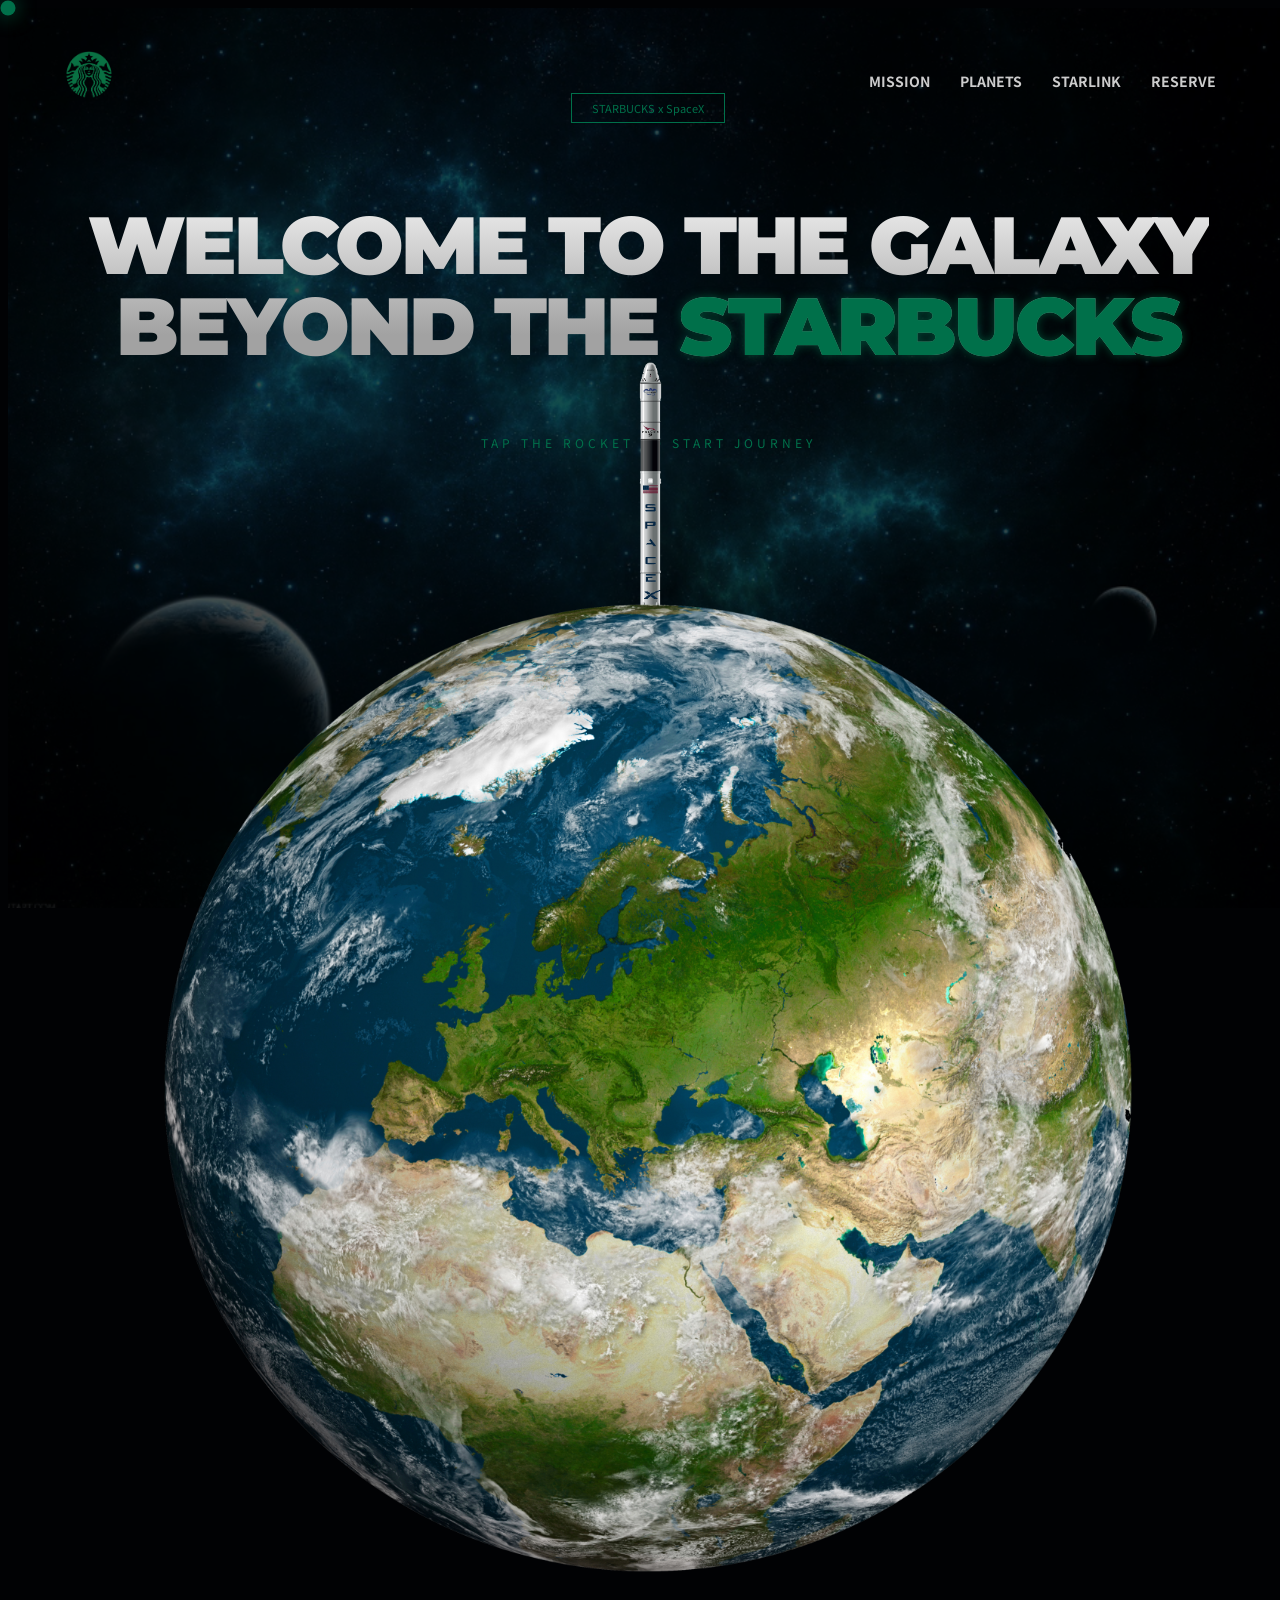
==== index.html @ 4f997416 "e e" ====
<!DOCTYPE html>
<html lang="ko">
<head>
    <meta charset="UTF-8">
    <title>STARBUCKS x SpaceX: COSMIC EDITION</title>
    <link href="https://fonts.googleapis.com/css2?family=Montserrat:wght@100;900&family=Noto+Sans+KR:wght@100;300;700&display=swap" rel="stylesheet">
    <link rel="stylesheet" href="style.css">
</head>
<body class="step-1">
    <div class="cursor-follower"></div>
    <div class="space-background"></div>
    
    <header>
        <div class="container flex-header">
            <h1 class="logo"><img src="./images/logo.png" alt="Starbucks"></h1>
            <nav>
                <ul class="nav-menu">
                    <li><a href="#">MISSION</a></li><li><a href="#">PLANETS</a></li><li><a href="#">STARLINK</a></li><li><a href="#">RESERVE</a></li>
                </ul>
            </nav>
        </div>
    </header>

    <main id="main-canvas">
        <div class="launch-zone">
            <div class="hero-text-wrap">
                <span class="badge">STARBUCKS x SpaceX</span>
                <h2 class="main-title">
                    WELCOME TO THE GALAXY<br>
                    BEYOND THE <span class="sb-green">STARBUCKS</span>
                </h2>
                <p class="guide-msg">TAP THE ROCKET TO START JOURNEY</p>
            </div>
            <div class="earth-rocket-group" id="rocket-trigger">
                <div class="rocket-box"><img src="./images/spaceX rocket.png" alt="Rocket" class="spacex-rocket"></div>
                <img src="./images/planet_earth.png" alt="Earth" class="main-earth">
            </div>
        </div>

        <div class="special-ui">
            <div class="edition-label">SPECIAL EDITION</div>
            <h3 class="edition-title">GALAXY DRINK ARCHIVE</h3>
            <span class="line"></span>
        </div>

        <div class="galaxy-field" id="galaxy-field">
            <div class="planet-node" style="--o-dist: 0vw; --o-speed: 0s; --p-size: 20vh;">
                <div class="planet-unit"><img src="./images/drink_sun.png" class="drink-popup"><div class="drink-name">Solar Flare Refresh</div><img src="./images/sun.png" class="planet-img"></div>
            </div>
            <div class="planet-node" style="--o-dist: 12vw; --o-speed: 6s; --p-size: 4vh;"><div class="planet-unit"><img src="./images/drink_mercury.png" class="drink-popup"><div class="drink-name">MERCURY ESPRESSO</div><img src="./images/planet_mercury.png" class="planet-img"></div></div>
            <div class="planet-node" style="--o-dist: 17vw; --o-speed: 10s; --p-size: 6vh;"><div class="planet-unit"><img src="./images/금성음료.png" class="drink-popup"><div class="drink-name">VENUS VELVET LATTE</div><img src="./images/planet_venus.png" class="planet-img"></div></div>
            <div class="planet-node" style="--o-dist: 23vw; --o-speed: 14s; --p-size: 7vh;"><div class="planet-unit"><img src="./images/drink_earth.png" class="drink-popup"><div class="drink-name">TERRA COLD BREW</div><img src="./images/planet_earth.png" class="planet-img"></div></div>
            <div class="planet-node" style="--o-dist: 29vw; --o-speed: 18s; --p-size: 5.5vh;"><div class="planet-unit"><img src="./images/drink_mars.png" class="drink-popup"><div class="drink-name">MARS BERRY CRUSH</div><img src="./images/planet_mars.png" class="planet-img"></div></div>
            <div class="planet-node" style="--o-dist: 36vw; --o-speed: 25s; --p-size: 12vh;"><div class="planet-unit"><img src="./images/drink_jupiter.png" class="drink-popup"><div class="drink-name">JUPITER GOLDEN CREAM</div><img src="./images/planet_jupiter.png" class="planet-img"></div></div>
            <div class="planet-node" style="--o-dist: 43vw; --o-speed: 32s; --p-size: 10vh;"><div class="planet-unit"><img src="./images/토성음료.png" class="drink-popup"><div class="drink-name">SATURN RING TEA</div><img src="./images/planet_saturn.png" class="planet-img"></div></div>
            <div class="planet-node" style="--o-dist: 49vw; --o-speed: 40s; --p-size: 8vh;"><div class="planet-unit"><img src="./images/drink_urano.png" class="drink-popup"><div class="drink-name">URANUS MINT CHILLER</div><img src="./images/planet_urano.png" class="planet-img"></div></div>
            <div class="planet-node" style="--o-dist: 55vw; --o-speed: 50s; --p-size: 8vh;"><div class="planet-unit"><img src="./images/drink_neptune.png" class="drink-popup"><div class="drink-name">NEPTUNE DEEP BLUE</div><img src="./images/planet_neptune.png" class="planet-img"></div></div>
        </div>
    </main>

    <script>
        const body = document.body;
        const rocket = document.getElementById('rocket-trigger');
        rocket.addEventListener('click', () => {
            if(body.classList.contains('step-1')) {
                rocket.classList.add('launch');
                setTimeout(() => { body.classList.remove('step-1'); body.classList.add('step-2'); }, 1200); 
            }
        });
        document.addEventListener('mousemove', (e) => {
            const cursor = document.querySelector('.cursor-follower');
            cursor.style.left = e.clientX + 'px'; cursor.style.top = e.clientY + 'px';
        });
    </script>
    <script>
        
        rocket.addEventListener('click', () => { rocket.classList.add('launch'); setTimeout(() => { body.classList.add('step-2'); }, 1200); });
        window.addEventListener('wheel', (e) => { if (e.deltaY > 0 && body.classList.contains('step-2')) body.classList.add('step-3'); });
    </script>
</body>
</html>
---- style.css ----
*  Global & Cursor */

* { margin: 0; padding: 0; box-sizing: border-box; cursor: none; }

body { background-color: #010204; color: #fff; font-family: 'Noto Sans KR', sans-serif; overflow: hidden; }



.space-background {

    position: fixed; width: 100%; height: 100%;

    background: url('./images/우주배경.png') center/cover;

    z-index: -1; filter: brightness(0.3);

}



.cursor-follower {

    width: 15px; height: 15px; background: #00704A; border-radius: 50%;

    position: fixed; pointer-events: none; z-index: 9999;

    box-shadow: 0 0 20px rgba(0, 112, 74, 1); transform: translate(-50%, -50%);

}



header { position: fixed; top: 0; left: 0; width: 100%; padding: 30px 0; z-index: 2000; }

.container { width: 90%; max-width: 1600px; margin: 0 auto; }

.flex-header { display: flex; justify-content: space-between; align-items: center; }

.logo img { width: 50px; }

.nav-menu { display: flex; list-style: none; }

.nav-menu li { margin-left: 30px; }

.nav-menu a { color: #fff; text-decoration: none; font-size: 14px; font-weight: 700; opacity: 0.8; transition: 0.3s; }

.nav-menu a:hover { opacity: 1; color: #00704A; }



/* 2. STEP 1: Launch Zone */

.launch-zone {

    position: absolute; width: 100vw; height: 100vh;

    display: flex; flex-direction: column; justify-content: center; align-items: center;

    transition: 1s cubic-bezier(0.4, 0, 0.2, 1); z-index: 100;

}

.hero-text-wrap { text-align: center; margin-bottom: 40vh; }

.main-title { 

    font-family: 'Montserrat'; font-weight: 900; 

    font-size: 9vh; line-height: 1.0; letter-spacing: -3px;

    background: linear-gradient(to bottom, #eaeaea 0%, #a2a2a2 80%);

    -webkit-background-clip: text; -webkit-text-fill-color: transparent;

}



/* 스타벅스 텍스트만 초록색 포인트 */

.sb-green {

    -webkit-text-fill-color: #00704A;

    background: none;

    text-shadow: 0 0 10px rgba(0, 112, 74, 0.6);

}

.badge { color: #00704A; border: 1.5px solid #00704A; padding: 6px 20px; font-size: 11px; margin-bottom: 15px; display: inline-block; }

.guide-msg { font-size: 12px; letter-spacing: 4px; color: #00704A; margin-top: 15px; animation: blink 1.5s infinite; }



.earth-rocket-group { 

    position: absolute; 

    bottom: -80vh;

    width: 100%; 

    display: flex; 

    justify-content: center; 

    cursor: pointer;

    z-index: 2; /* 컨테이너 자체의 z-index */

}

.main-earth { 

    width: 120vh; 

    z-index: 1; /* 지구를 로켓보다 뒤에 배치 */

}

.rocket-box { 

    position: absolute; 

    bottom: 100vh;

    width: 8vh;

    z-index: 1; /* 로켓을 지구보다 앞에 배치 */

    transition: 2s;

}

.spacex-rocket { width: 100%; height: auto; }

.launch-zone.launch { transform: translateY(120vh); opacity: 0; }

.launch .spacex-rocket { animation: rocketUp 2s forwards; }



.step-2 .launch-zone { display: none; }
.step-3 .galaxy-field { 
    display: flex; flex-direction: row; justify-content: center; align-items: center; 
    gap: 40px; opacity: 1; transform: scale(1); 
}
.step-3 .planet-node { 
    position: relative; top: 0; left: 0; animation: none; transform: none; 
}

.step-3 .drink-info { 
    opacity: 1; text-align: center; color: #fff; margin-top: 10px; 
}


/* 3. STEP 2: Special UI */

.special-ui { position: absolute; top: 15%; left: 8%; opacity: 0; transition: 1s; z-index: 50; }

.step-2 .special-ui { opacity: 1; }

.edition-label { font-size: 12px; letter-spacing: 5px; color: #00704A; font-weight: 700; }

.edition-title { font-family: 'Montserrat'; font-weight: 900; font-size: 3vh; margin-top: 5px; }

.line { display: block; width: 40px; height: 2px; background: #00704A; margin-top: 15px; }



/* 4. Galaxy Field */

.galaxy-field {

    position: absolute; width: 100vw; height: 100vh;

    display: flex; justify-content: center; align-items: center;

    opacity: 0; transition: 1.5s; pointer-events: none;

}

.step-2 .galaxy-field { opacity: 1; pointer-events: auto; }



.planet-node { 

    position: absolute; 

    transform-origin: center; 

    animation: orbit var(--o-speed) linear infinite; 

}

.planet-unit { width: var(--p-size); height: var(--p-size); position: relative; display: flex; flex-direction: column; align-items: center; cursor: pointer; transform: rotate(calc(var(--o-speed) * -1deg)); }

.planet-img { width: 100%; height: 100%; object-fit: contain;  animation: spin 40s linear infinite; }

.sun-main { filter: drop-shadow(0 0 50px rgba(255, 69, 0, 0.5)); }



.drink-popup {

    position: absolute; bottom: 100%; width: 11vh;

    opacity: 0; transform: translateY(20px) scale(0.5);

    transition: 0.5s cubic-bezier(0.17, 0.88, 0.32, 1.27);

    pointer-events: none;

}

.drink-name {

    position: absolute; bottom: 18vh; color: #fff; font-size: 13px; font-weight: 700; letter-spacing: 1px;

    opacity: 0; transition: 0.5s; white-space: nowrap; pointer-events: none; text-shadow: 0 0 10px rgba(0,0,0,0.5);

}



.planet-unit:hover .drink-popup { opacity: 1; transform: translateY(-12vh) scale(1.1); }

.planet-unit:hover .drink-name { opacity: 1; transform: translateY(-12vh); }

.planet-unit:hover .planet-img { transform: scale(1.1); filter: brightness(1.2); }



.earth-system { position: relative; width: 100%; height: 100%; }

.moon-wrap { 

    position: absolute; top: 50%; left: 50%; width: 200%; height: 200%; 

    margin-top: -100%; margin-left: -100%; animation: rotateEarth 4s linear infinite; 

}

.moon-img { width: 30%; height: 30%; position: absolute; top: 0; right: 0; }



.orbit-line {

    position: absolute;

    width: calc(var(--o-dist) * 2);

    height: calc(var(--o-dist) * 2);

    border: 1px solid rgba(255, 255, 255, 0.1);

    border-radius: 50%;

    transform: translate(-50%, -50%);

    pointer-events: none;

}

@keyframes orbit {

    from { transform: rotate(0deg) translateX(var(--o-dist)) rotate(0deg); }

    to { transform: rotate(360deg) translateX(var(--o-dist)) rotate(-360deg); }

}

@keyframes rotateEarth { from { transform: rotate(0deg); } to { transform: rotate(360deg); } }

@keyframes rocketUp { to { transform: translateX(0) translateY(-150vh); } }

@keyframes blink { 0%, 100% { opacity: 1; } 50% { opacity: 0.3; } }
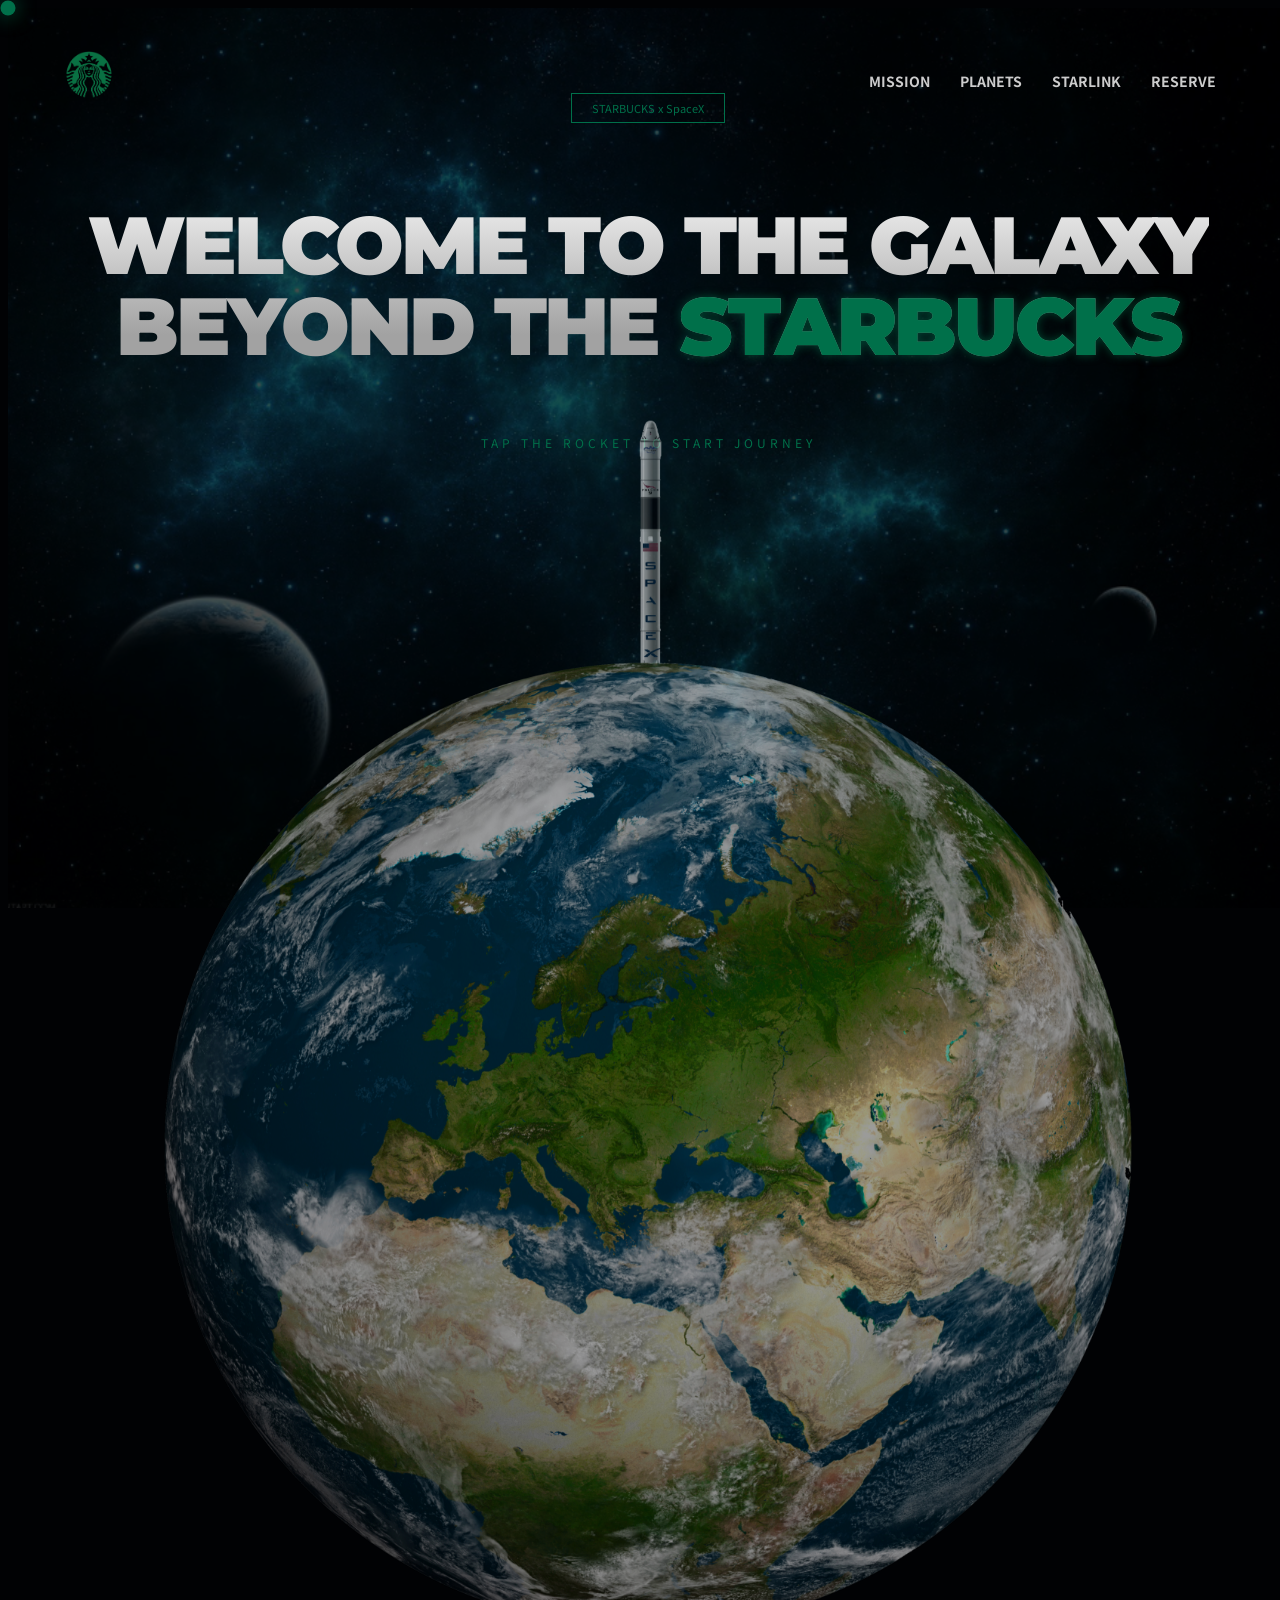
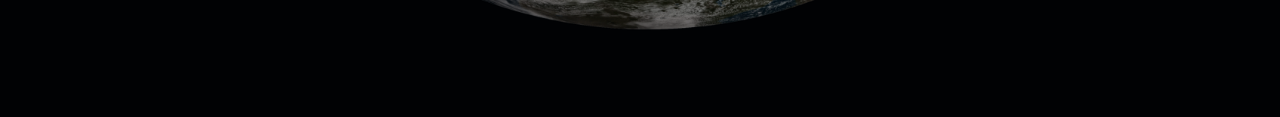
==== commit cb147dc6: "dd" ====
--- a/index.html
+++ b/index.html
@@ -2,6 +2,8 @@
 <html lang="ko">
 <head>
     <meta charset="UTF-8">
+    <script src="https://cdnjs.cloudflare.com/ajax/libs/gsap/3.12.2/gsap.min.js"></script>
+    
     <title>STARBUCKS x SpaceX: COSMIC EDITION</title>
     <link href="https://fonts.googleapis.com/css2?family=Montserrat:wght@100;900&family=Noto+Sans+KR:wght@100;300;700&display=swap" rel="stylesheet">
     <link rel="stylesheet" href="style.css">
@@ -44,38 +46,235 @@
         </div>
 
         <div class="galaxy-field" id="galaxy-field">
-            <div class="planet-node" style="--o-dist: 0vw; --o-speed: 0s; --p-size: 20vh;">
-                <div class="planet-unit"><img src="./images/drink_sun.png" class="drink-popup"><div class="drink-name">Solar Flare Refresh</div><img src="./images/sun.png" class="planet-img"></div>
-            </div>
-            <div class="planet-node" style="--o-dist: 12vw; --o-speed: 6s; --p-size: 4vh;"><div class="planet-unit"><img src="./images/drink_mercury.png" class="drink-popup"><div class="drink-name">MERCURY ESPRESSO</div><img src="./images/planet_mercury.png" class="planet-img"></div></div>
-            <div class="planet-node" style="--o-dist: 17vw; --o-speed: 10s; --p-size: 6vh;"><div class="planet-unit"><img src="./images/금성음료.png" class="drink-popup"><div class="drink-name">VENUS VELVET LATTE</div><img src="./images/planet_venus.png" class="planet-img"></div></div>
-            <div class="planet-node" style="--o-dist: 23vw; --o-speed: 14s; --p-size: 7vh;"><div class="planet-unit"><img src="./images/drink_earth.png" class="drink-popup"><div class="drink-name">TERRA COLD BREW</div><img src="./images/planet_earth.png" class="planet-img"></div></div>
-            <div class="planet-node" style="--o-dist: 29vw; --o-speed: 18s; --p-size: 5.5vh;"><div class="planet-unit"><img src="./images/drink_mars.png" class="drink-popup"><div class="drink-name">MARS BERRY CRUSH</div><img src="./images/planet_mars.png" class="planet-img"></div></div>
-            <div class="planet-node" style="--o-dist: 36vw; --o-speed: 25s; --p-size: 12vh;"><div class="planet-unit"><img src="./images/drink_jupiter.png" class="drink-popup"><div class="drink-name">JUPITER GOLDEN CREAM</div><img src="./images/planet_jupiter.png" class="planet-img"></div></div>
-            <div class="planet-node" style="--o-dist: 43vw; --o-speed: 32s; --p-size: 10vh;"><div class="planet-unit"><img src="./images/토성음료.png" class="drink-popup"><div class="drink-name">SATURN RING TEA</div><img src="./images/planet_saturn.png" class="planet-img"></div></div>
-            <div class="planet-node" style="--o-dist: 49vw; --o-speed: 40s; --p-size: 8vh;"><div class="planet-unit"><img src="./images/drink_urano.png" class="drink-popup"><div class="drink-name">URANUS MINT CHILLER</div><img src="./images/planet_urano.png" class="planet-img"></div></div>
-            <div class="planet-node" style="--o-dist: 55vw; --o-speed: 50s; --p-size: 8vh;"><div class="planet-unit"><img src="./images/drink_neptune.png" class="drink-popup"><div class="drink-name">NEPTUNE DEEP BLUE</div><img src="./images/planet_neptune.png" class="planet-img"></div></div>
+            <div class="orbit-lines">
+                <div class="orbit-line" style="--o-dist: 12vw;"></div>
+                <div class="orbit-line" style="--o-dist: 17vw;"></div>
+                <div class="orbit-line" style="--o-dist: 23vw;"></div>
+                <div class="orbit-line" style="--o-dist: 29vw;"></div>
+                <div class="orbit-line" style="--o-dist: 36vw;"></div>
+                <div class="orbit-line" style="--o-dist: 43vw;"></div>
+                <div class="orbit-line" style="--o-dist: 49vw;"></div>
+                <div class="orbit-line" style="--o-dist: 55vw;"></div>
+            </div>
+
+            <div class="planet-node" data-dist="0vw" style="--o-dist: 0vw; --o-speed: 0s; --p-size: 20vh;">
+                <div class="planet-unit">
+                    <img src="./images/drink_sun.png" class="drink-popup">
+                    <div class="drink-name">Solar Flare Refresh</div>
+                    <div class="drink-desc">태양의 뜨거운 에너지를 담은 상큼한 리프레셔</div>
+                    <img src="./images/sun.png" class="planet-img">
+                </div>
+            </div>
+            
+            <div class="planet-node" data-dist="12vw" style="--o-dist: 12vw; --o-speed: 6s; --p-size: 4vh;">
+                <div class="planet-unit">
+                    <img src="./images/drink_mercury.png" class="drink-popup">
+                    <div class="drink-name">MERCURY ESPRESSO</div>
+                    <div class="drink-desc">수성의 궤도처럼 빠르고 강렬한 에스프레소</div>
+                    <img src="./images/planet_mercury.png" class="planet-img">
+                </div>
+            </div>
+            
+            <div class="planet-node" data-dist="17vw" style="--o-dist: 17vw; --o-speed: 10s; --p-size: 6vh;">
+                <div class="planet-unit">
+                    <img src="./images/금성음료.png" class="drink-popup">
+                    <div class="drink-name">VENUS VELVET LATTE</div>
+                    <div class="drink-desc">금성의 아름다움을 닮은 부드러운 벨벳 라떼</div>
+                    <img src="./images/planet_venus.png" class="planet-img">
+                </div>
+            </div>
+            
+            <div class="planet-node" data-dist="23vw" style="--o-dist: 23vw; --o-speed: 14s; --p-size: 7vh;">
+                <div class="planet-unit">
+                    <img src="./images/drink_earth.png" class="drink-popup">
+                    <div class="drink-name">TERRA COLD BREW</div>
+                    <div class="drink-desc">푸른 지구의 청량함을 담은 테라 콜드 브루</div>
+                    <img src="./images/planet_earth.png" class="planet-img">
+                </div>
+            </div>
+            
+            <div class="planet-node" data-dist="29vw" style="--o-dist: 29vw; --o-speed: 18s; --p-size: 5.5vh;">
+                <div class="planet-unit">
+                    <img src="./images/drink_mars.png" class="drink-popup">
+                    <div class="drink-name">MARS BERRY CRUSH</div>
+                    <div class="drink-desc">화성의 붉은 모래를 연상시키는 베리 크러쉬</div>
+                    <img src="./images/planet_mars.png" class="planet-img">
+                </div>
+            </div>
+            
+            <div class="planet-node" data-dist="36vw" style="--o-dist: 36vw; --o-speed: 25s; --p-size: 12vh;">
+                <div class="planet-unit">
+                    <img src="./images/drink_jupiter.png" class="drink-popup">
+                    <div class="drink-name">JUPITER GOLDEN CREAM</div>
+                    <div class="drink-desc">목성의 거대한 오라를 담은 달콤한 골든 크림</div>
+                    <img src="./images/planet_jupiter.png" class="planet-img">
+                </div>
+            </div>
+            
+            <div class="planet-node" data-dist="43vw" style="--o-dist: 43vw; --o-speed: 32s; --p-size: 10vh;">
+                <div class="planet-unit">
+                    <img src="./images/토성음료.png" class="drink-popup">
+                    <div class="drink-name">SATURN RING TEA</div>
+                    <div class="drink-desc">토성의 신비로운 고리를 닮은 은은한 링 티</div>
+                    <img src="./images/planet_saturn.png" class="planet-img">
+                </div>
+            </div>
+            
+            <div class="planet-node" data-dist="49vw" style="--o-dist: 49vw; --o-speed: 40s; --p-size: 8vh;">
+                <div class="planet-unit">
+                    <img src="./images/drink_urano.png" class="drink-popup">
+                    <div class="drink-name">URANUS MINT CHILLER</div>
+                    <div class="drink-desc">천왕성의 얼음 빙하를 담은 상쾌한 민트 칠러</div>
+                    <img src="./images/planet_urano.png" class="planet-img">
+                </div>
+            </div>
+            
+            <div class="planet-node" data-dist="55vw" style="--o-dist: 55vw; --o-speed: 50s; --p-size: 8vh;">
+                <div class="planet-unit">
+                    <img src="./images/drink_neptune.png" class="drink-popup">
+                    <div class="drink-name">NEPTUNE DEEP BLUE</div>
+                    <div class="drink-desc">해왕성의 깊고 푸른 바다를 담은 딥 블루</div>
+                    <img src="./images/planet_neptune.png" class="planet-img">
+                </div>
+            </div>
+        </div>
+
+        <div class="scroll-indicator">
+            <div class="mouse"></div>
+            <p>SCROLL DOWN</p>
         </div>
     </main>
 
     <script>
-        const body = document.body;
-        const rocket = document.getElementById('rocket-trigger');
-        rocket.addEventListener('click', () => {
-            if(body.classList.contains('step-1')) {
-                rocket.classList.add('launch');
-                setTimeout(() => { body.classList.remove('step-1'); body.classList.add('step-2'); }, 1200); 
-            }
+    const body = document.body;
+    const rocket = document.getElementById('rocket-trigger');
+    let currentStep = 1;      // 현재 화면 상태
+    let isAnimating = true;   // 애니메이션 중복 실행 방지 락(Lock)
+
+    // 1. [최초 진입] 텍스트 한 덩어리씩 촥촥 등장 (윈도우 로드 시 실행)
+    window.onload = () => {
+        const introTl = gsap.timeline({ onComplete: () => isAnimating = false });
+        introTl.from('.badge', { y: 30, opacity: 0, duration: 0.8, ease: "power2.out", delay: 0.2 })
+               .from('.main-title', { y: 30, opacity: 0, duration: 1, ease: "power2.out" }, "-=0.5")
+               .from('.guide-msg', { y: 30, opacity: 0, duration: 0.8, ease: "power2.out" }, "-=0.6")
+               .from('.earth-rocket-group', { y: 150, opacity: 0, duration: 1.5, ease: "power3.out" }, "-=0.4");
+    };
+
+    // 2. [로켓 클릭] Step 1 -> Step 2 (태양계 궤도)
+    rocket.addEventListener('click', () => {
+        if(currentStep !== 1 || isAnimating) return;
+        isAnimating = true;
+
+        const tl = gsap.timeline();
+        tl.to('.spacex-rocket', { y: "-150vh", duration: 1.2, ease: "power2.in" }, 0)
+          .to(['.hero-text-wrap', '.main-earth'], { y: "-100vh", opacity: 0, duration: 1.5, ease: "power3.inOut", stagger: 0.1 }, 0.5)
+          .add(() => {
+              body.classList.remove('step-1');
+              body.classList.add('step-2');
+          })
+          .fromTo(['.special-ui', '.galaxy-field'], { opacity: 0 }, { opacity: 1, duration: 1.5, ease: "power2.out" })
+          // ★ 3초 뒤 하단 스크롤 인디케이터 등장
+          .to('.scroll-indicator', { opacity: 1, duration: 1, ease: "power2.out" }, "+=3")
+          .add(() => { currentStep = 2; isAnimating = false; });
+    });
+
+    // 3. [스크롤 로직] 고품질 상태 머신
+    window.addEventListener('wheel', (e) => {
+        if (isAnimating || currentStep === 1) return;
+
+        if (e.deltaY > 0) {
+            // 아래로 스크롤
+            if (currentStep === 2) goToStep3();
+            else if (currentStep === 3) goToStep4();
+        } else if (e.deltaY < 0) {
+            // 위로 스크롤 (자연스러운 역방향 롤백 지원)
+            if (currentStep === 4) goToStep3_Reverse();
+            else if (currentStep === 3) goToStep2_Reverse();
+        }
+    });
+
+    // [Step 2 -> Step 3] 태양으로 흡수된 후 반시계방향 팝업
+    function goToStep3() {
+        isAnimating = true;
+        const tl = gsap.timeline({ onComplete: () => { currentStep = 3; isAnimating = false; }});
+        
+        tl.to('.scroll-indicator', { opacity: 0, duration: 0.5 }, 0); // 스크롤 UI 숨김
+        tl.to('.orbit-line', { opacity: 0, duration: 0.8 }, 0);       // 궤도선 페이드아웃
+
+        // 1) 나선형으로 태양(0vw)을 향해 빨려 들어감
+        tl.to('.planet-node:not(:first-child)', { 
+            '--o-dist': '0vw', duration: 1.5, ease: "power2.inOut" 
+        }, 0);
+        
+        // 2) 태양 뒤로 숨으며 크기 0으로 축소
+        tl.to('.planet-node:not(:first-child) .planet-unit', { 
+            scale: 0, opacity: 0, duration: 0.8, ease: "power2.in" 
+        }, 0.7);
+
+        // 3) 원형 레이아웃 클래스(step-3)로 교체
+        tl.add(() => {
+            body.classList.remove('step-2');
+            body.classList.add('step-3');
         });
-        document.addEventListener('mousemove', (e) => {
-            const cursor = document.querySelector('.cursor-follower');
-            cursor.style.left = e.clientX + 'px'; cursor.style.top = e.clientY + 'px';
+
+        // 4) 반시계방향으로 음료들이 하나씩 튕겨져 나옴
+        tl.to('.planet-node:not(:first-child) .planet-unit', {
+            scale: 1, opacity: 1, duration: 0.8, ease: "back.out(1.5)",
+            stagger: { each: 0.1, from: "start" } // start부터 진행하면 시각적으로 반시계방향 전개됨
+        }, "+=0.2");
+    }
+
+    // [Step 3 -> Step 4] 일렬로 스윽 정렬
+    function goToStep4() {
+        isAnimating = true;
+        const tl = gsap.timeline({ onComplete: () => { currentStep = 4; isAnimating = false; }});
+        
+        tl.to('.galaxy-field', { opacity: 0, duration: 0.5 }); // 부드러운 전환을 위해 화면 암전
+        tl.add(() => {
+            body.classList.remove('step-3');
+            body.classList.add('step-4'); // 일렬 배치 레이아웃 활성화
         });
-    </script>
-    <script>
-        
-        rocket.addEventListener('click', () => { rocket.classList.add('launch'); setTimeout(() => { body.classList.add('step-2'); }, 1200); });
-        window.addEventListener('wheel', (e) => { if (e.deltaY > 0 && body.classList.contains('step-2')) body.classList.add('step-3'); });
-    </script>
+        tl.to('.galaxy-field', { opacity: 1, duration: 0.5 });
+        // 아래에서 위로 하나씩 스르륵 등장
+        tl.fromTo('.step-4 .planet-node',
+            { y: 50, opacity: 0 },
+            { y: 0, opacity: 1, stagger: 0.08, duration: 0.8, ease: "power2.out" }
+        );
+    }
+
+    // [역방향] Step 4 -> Step 3
+    function goToStep3_Reverse() {
+        isAnimating = true;
+        const tl = gsap.timeline({ onComplete: () => { currentStep = 3; isAnimating = false; }});
+        tl.to('.galaxy-field', { opacity: 0, duration: 0.5 });
+        tl.add(() => { body.classList.remove('step-4'); body.classList.add('step-3'); });
+        tl.to('.galaxy-field', { opacity: 1, duration: 0.8 });
+    }
+
+    // [역방향] Step 3 -> Step 2
+    function goToStep2_Reverse() {
+        isAnimating = true;
+        const tl = gsap.timeline({ onComplete: () => { currentStep = 2; isAnimating = false; }});
+        
+        tl.to('.planet-node:not(:first-child) .planet-unit', { scale: 0, opacity: 0, duration: 0.8, ease: "power2.in" });
+        tl.add(() => {
+            body.classList.remove('step-3');
+            body.classList.add('step-2');
+            // 원래 궤도 거리(data-dist)로 복구
+            document.querySelectorAll('.planet-node').forEach(node => {
+                node.style.setProperty('--o-dist', node.getAttribute('data-dist'));
+            });
+        });
+        tl.to('.orbit-line', { opacity: 1, duration: 1 }, "+=0.2");
+        tl.to('.planet-node:not(:first-child) .planet-unit', { scale: 1, opacity: 1, duration: 1, ease: "power2.out" }, "-=0.5");
+        tl.to('.scroll-indicator', { opacity: 1, duration: 0.5 });
+    }
+
+    // 마우스 커서 팔로워 효과
+    document.addEventListener('mousemove', (e) => {
+        const cursor = document.querySelector('.cursor-follower');
+        cursor.style.left = e.clientX + 'px'; cursor.style.top = e.clientY + 'px';
+    });
+</script>
 </body>
 </html>
--- a/style.css
+++ b/style.css
@@ -136,23 +136,48 @@
 
 .spacex-rocket { width: 100%; height: auto; }
 
-.launch-zone.launch { transform: translateY(120vh); opacity: 0; }
-
-.launch .spacex-rocket { animation: rocketUp 2s forwards; }
 
 
 
 .step-2 .launch-zone { display: none; }
-.step-3 .galaxy-field { 
-    display: flex; flex-direction: row; justify-content: center; align-items: center; 
-    gap: 40px; opacity: 1; transform: scale(1); 
-}
-.step-3 .planet-node { 
-    position: relative; top: 0; left: 0; animation: none; transform: none; 
-}
-
-.step-3 .drink-info { 
-    opacity: 1; text-align: center; color: #fff; margin-top: 10px; 
+/* --- STEP 3: 원형 방사형 배치 (태양 중심 반시계방향 팝업) --- */
+.step-3 .planet-node { animation: none !important; }
+.step-3 .planet-node:nth-child(2) { transform: rotate(0deg); --o-dist: 26vw !important; }
+.step-3 .planet-node:nth-child(3) { transform: rotate(-45deg); --o-dist: 26vw !important; }
+.step-3 .planet-node:nth-child(4) { transform: rotate(-90deg); --o-dist: 26vw !important; }
+.step-3 .planet-node:nth-child(5) { transform: rotate(-135deg); --o-dist: 26vw !important; }
+.step-3 .planet-node:nth-child(6) { transform: rotate(-180deg); --o-dist: 26vw !important; }
+.step-3 .planet-node:nth-child(7) { transform: rotate(-225deg); --o-dist: 26vw !important; }
+.step-3 .planet-node:nth-child(8) { transform: rotate(-270deg); --o-dist: 26vw !important; }
+.step-3 .planet-node:nth-child(9) { transform: rotate(-315deg); --o-dist: 26vw !important; }
+/* 이미지 뒤집힘 방지 역회전 */
+.step-3 .planet-node:nth-child(2) .planet-unit { transform: rotate(0deg); }
+.step-3 .planet-node:nth-child(3) .planet-unit { transform: rotate(45deg); }
+.step-3 .planet-node:nth-child(4) .planet-unit { transform: rotate(90deg); }
+.step-3 .planet-node:nth-child(5) .planet-unit { transform: rotate(135deg); }
+.step-3 .planet-node:nth-child(6) .planet-unit { transform: rotate(180deg); }
+.step-3 .planet-node:nth-child(7) .planet-unit { transform: rotate(225deg); }
+.step-3 .planet-node:nth-child(8) .planet-unit { transform: rotate(270deg); }
+.step-3 .planet-node:nth-child(9) .planet-unit { transform: rotate(315deg); }
+
+/* Step 3 에서는 음료 팝업이 기본적으로 노출되게 유지 */
+.step-3 .drink-popup { opacity: 1; transform: translateY(-2vh) scale(1.1); pointer-events: auto; }
+.step-3 .drink-name { opacity: 1; transform: translateY(-2vh); pointer-events: auto; }
+.step-3 .drink-desc { opacity: 1; transform: translateY(-2vh); pointer-events: auto; }
+.step-3 .planet-img { filter: brightness(0.4); transform: scale(0.9); }
+.step-4 .galaxy-field {
+    display: flex; flex-direction: row; justify-content: center; align-items: center;
+    gap: 3.5vw; opacity: 1; pointer-events: auto; position: relative;
+}
+.step-4 .orbit-lines { display: none; }
+.step-4 .planet-node {
+    position: relative; animation: none !important; transform: none !important; --o-dist: 0vw !important;
+}
+.step-4 .planet-unit {
+    transform: none !important; width: 10vh !important; height: 10vh !important; 
+}
+.step-4 .planet-node:first-child .planet-unit {
+    width: 15vh !important; height: 15vh !important; /* 태양만 살짝 더 크게 */
 }
 
 
@@ -196,7 +221,9 @@
 
 }
 
-.planet-unit { width: var(--p-size); height: var(--p-size); position: relative; display: flex; flex-direction: column; align-items: center; cursor: pointer; transform: rotate(calc(var(--o-speed) * -1deg)); }
+.planet-unit { 
+    width: var(--p-size); 
+    height: var(--p-size); position: relative; display: flex; flex-direction: column; align-items: center; cursor: pointer; transform: rotate(calc(var(--o-speed) * -1deg)); }
 
 .planet-img { width: 100%; height: 100%; object-fit: contain;  animation: spin 40s linear infinite; }
 
@@ -205,31 +232,54 @@
 
 
 .drink-popup {
-
-    position: absolute; bottom: 100%; width: 11vh;
-
-    opacity: 0; transform: translateY(20px) scale(0.5);
-
+    position: absolute; 
+    bottom: 100%; 
+    width: 11vh;
+    margin-bottom: 7vh; /* 이름과 설명글이 들어갈 공간 확보 */
+    opacity: 0; 
+    transform: translateY(20px) scale(0.5);
     transition: 0.5s cubic-bezier(0.17, 0.88, 0.32, 1.27);
-
     pointer-events: none;
-
+    z-index: 10;
 }
 
 .drink-name {
-
-    position: absolute; bottom: 18vh; color: #fff; font-size: 13px; font-weight: 700; letter-spacing: 1px;
-
-    opacity: 0; transition: 0.5s; white-space: nowrap; pointer-events: none; text-shadow: 0 0 10px rgba(0,0,0,0.5);
-
-}
-
-
-
-.planet-unit:hover .drink-popup { opacity: 1; transform: translateY(-12vh) scale(1.1); }
-
-.planet-unit:hover .drink-name { opacity: 1; transform: translateY(-12vh); }
-
+    position: absolute; 
+    bottom: 100%; 
+    margin-bottom: 3.5vh; /* 설명글이 들어갈 공간 확보 */
+    color: #fff; 
+    font-size: 13px; 
+    font-weight: 700; 
+    letter-spacing: 1px;
+    opacity: 0; 
+    transform: translateY(20px); 
+    transition: 0.5s; 
+    white-space: nowrap; 
+    pointer-events: none; 
+    text-shadow: 0 0 10px rgba(0,0,0,0.5);
+    z-index: 10;
+}
+
+.drink-desc {
+    position: absolute; 
+    bottom: 100%; 
+    margin-bottom: 1vh; /* 행성과 텍스트 사이의 틈 */
+    color: #00704A; /* 스타벅스 시그니처 그린 포인트 */
+    font-size: 11px; 
+    font-weight: 300; 
+    letter-spacing: 0.5px;
+    opacity: 0; 
+    transform: translateY(20px); 
+    transition: 0.5s; 
+    white-space: nowrap; 
+    pointer-events: none; 
+    text-shadow: 0 0 5px rgba(0,0,0,0.8);
+    z-index: 10;
+}
+
+.planet-unit:hover .drink-popup { opacity: 1; transform: translateY(-2vh) scale(1.1); }
+.planet-unit:hover .drink-name { opacity: 1; transform: translateY(-2vh); }
+.planet-unit:hover .drink-desc { opacity: 1; transform: translateY(-2vh); }
 .planet-unit:hover .planet-img { transform: scale(1.1); filter: brightness(1.2); }
 
 
@@ -247,25 +297,30 @@
 .moon-img { width: 30%; height: 30%; position: absolute; top: 0; right: 0; }
 
 
-
+.orbit-lines {
+    position: absolute; top: 50%; left: 50%;
+    width: 0; height: 0; z-index: -1;
+}
 .orbit-line {
-
-    position: absolute;
-
-    width: calc(var(--o-dist) * 2);
-
-    height: calc(var(--o-dist) * 2);
-
-    border: 1px solid rgba(255, 255, 255, 0.1);
-
-    border-radius: 50%;
-
-    transform: translate(-50%, -50%);
-
-    pointer-events: none;
-
-}
-
+    position: absolute; top: 0; left: 0;
+    width: calc(var(--o-dist) * 2); height: calc(var(--o-dist) * 2);
+    border: 1px solid rgba(255, 255, 255, 0.1); border-radius: 50%;
+    transform: translate(-50%, -50%); pointer-events: none;
+}
+.scroll-indicator {
+    position: fixed; bottom: 40px; left: 50%; transform: translateX(-50%);
+    display: flex; flex-direction: column; align-items: center;
+    opacity: 0; pointer-events: none; z-index: 1000;
+}
+.scroll-indicator .mouse {
+    width: 24px; height: 36px; border: 2px solid #00704A; border-radius: 12px; position: relative; margin-bottom: 8px;
+}
+.scroll-indicator .mouse::before {
+    content: ''; position: absolute; top: 6px; left: 50%; transform: translateX(-50%);
+    width: 4px; height: 8px; background: #00704A; border-radius: 2px; animation: scrollBounce 1.5s infinite;
+}
+.scroll-indicator p { font-size: 10px; color: #00704A; letter-spacing: 3px; font-weight: 700; }
+@keyframes scrollBounce { 0% { transform: translate(-50%, 0); opacity: 1; } 100% { transform: translate(-50%, 10px); opacity: 0; } }
 @keyframes orbit {
 
     from { transform: rotate(0deg) translateX(var(--o-dist)) rotate(0deg); }
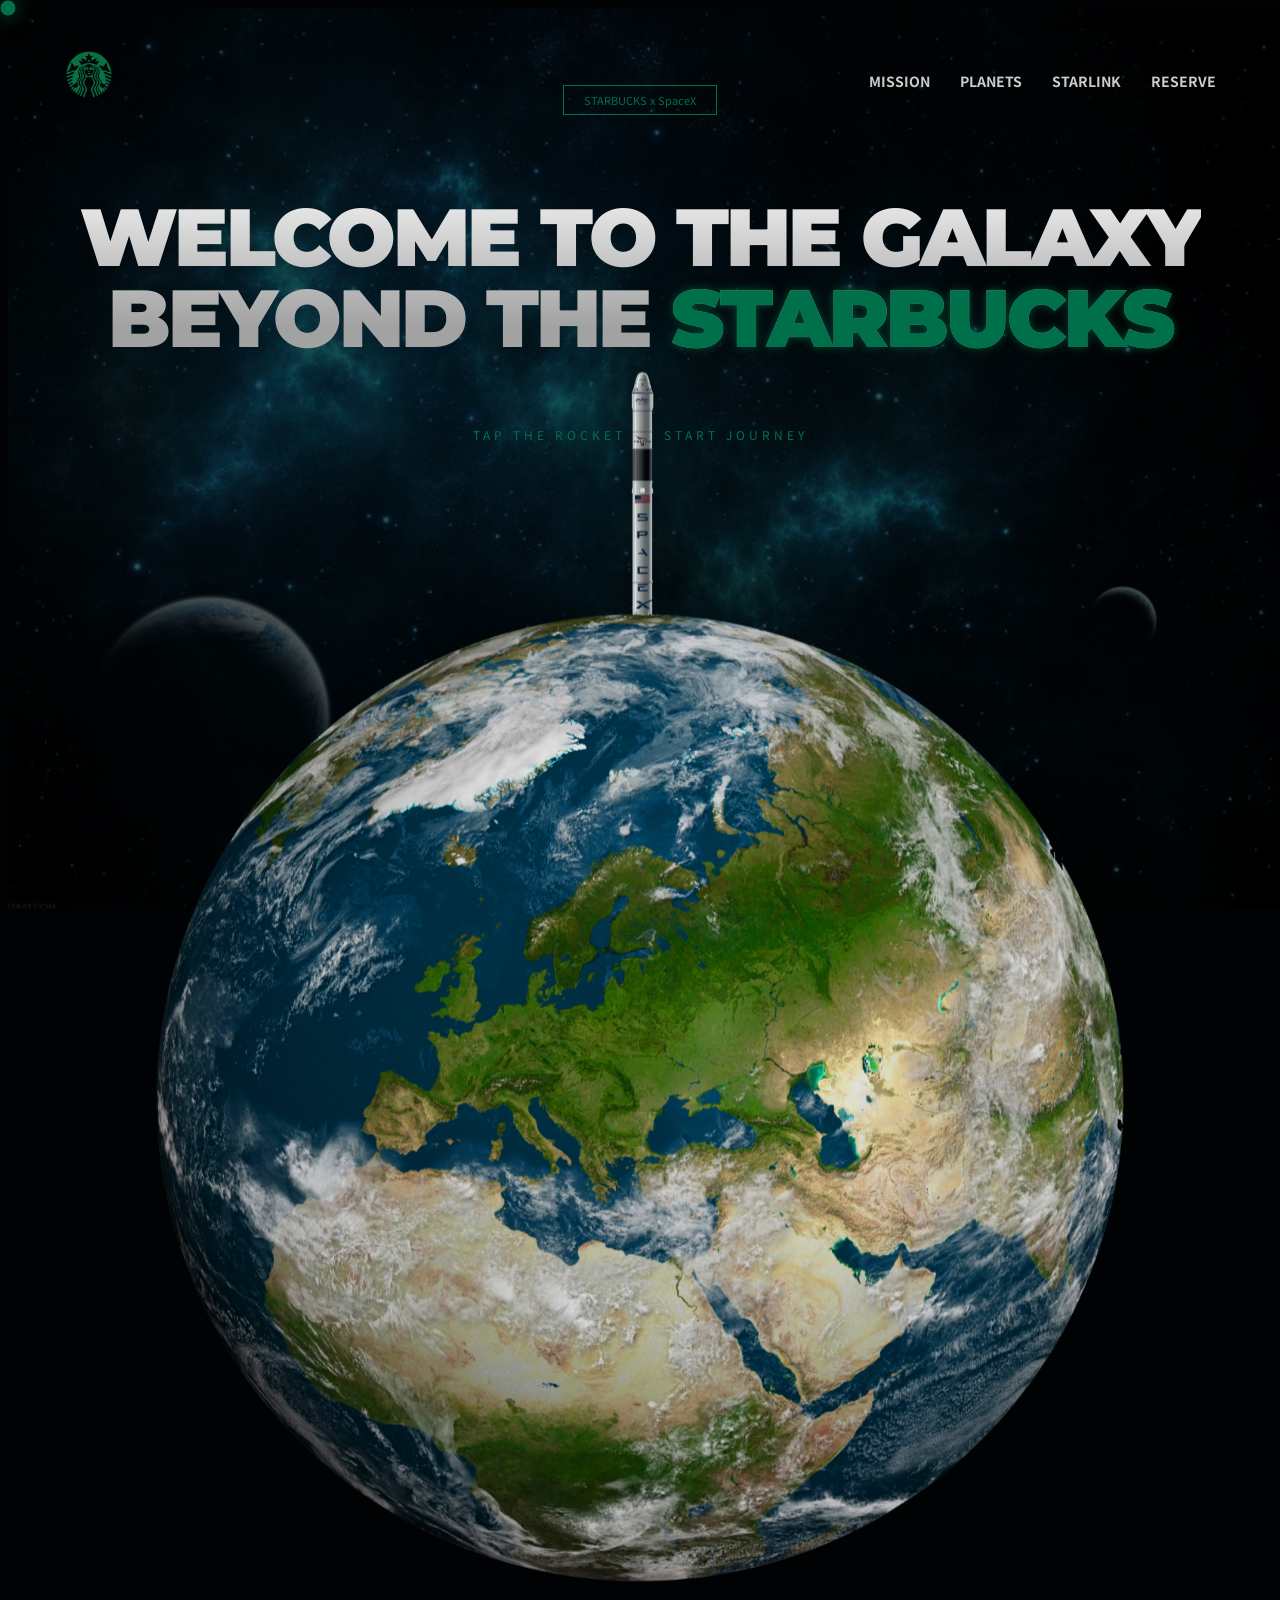
==== commit c16ddd58: "ss" ====
--- a/index.html
+++ b/index.html
@@ -148,10 +148,10 @@
     <script>
     const body = document.body;
     const rocket = document.getElementById('rocket-trigger');
-    let currentStep = 1;      // 현재 화면 상태
-    let isAnimating = true;   // 애니메이션 중복 실행 방지 락(Lock)
-
-    // 1. [최초 진입] 텍스트 한 덩어리씩 촥촥 등장 (윈도우 로드 시 실행)
+    let currentStep = 1;      
+    let isAnimating = true;   
+    let step3Progress = 0; 
+
     window.onload = () => {
         const introTl = gsap.timeline({ onComplete: () => isAnimating = false });
         introTl.from('.badge', { y: 30, opacity: 0, duration: 0.8, ease: "power2.out", delay: 0.2 })
@@ -160,7 +160,6 @@
                .from('.earth-rocket-group', { y: 150, opacity: 0, duration: 1.5, ease: "power3.out" }, "-=0.4");
     };
 
-    // 2. [로켓 클릭] Step 1 -> Step 2 (태양계 궤도)
     rocket.addEventListener('click', () => {
         if(currentStep !== 1 || isAnimating) return;
         isAnimating = true;
@@ -173,104 +172,141 @@
               body.classList.add('step-2');
           })
           .fromTo(['.special-ui', '.galaxy-field'], { opacity: 0 }, { opacity: 1, duration: 1.5, ease: "power2.out" })
-          // ★ 3초 뒤 하단 스크롤 인디케이터 등장
           .to('.scroll-indicator', { opacity: 1, duration: 1, ease: "power2.out" }, "+=3")
           .add(() => { currentStep = 2; isAnimating = false; });
     });
 
-    // 3. [스크롤 로직] 고품질 상태 머신
     window.addEventListener('wheel', (e) => {
         if (isAnimating || currentStep === 1) return;
 
         if (e.deltaY > 0) {
             // 아래로 스크롤
-            if (currentStep === 2) goToStep3();
-            else if (currentStep === 3) goToStep4();
+            if (currentStep === 2) {
+                goToStep3_Init();
+            } else if (currentStep === 3) {
+                if (step3Progress < 8) revealNextDrink(); // 하나씩 반시계로 팝업
+                else goToStep4(); // 다 나오면 일렬로
+            }
         } else if (e.deltaY < 0) {
-            // 위로 스크롤 (자연스러운 역방향 롤백 지원)
-            if (currentStep === 4) goToStep3_Reverse();
-            else if (currentStep === 3) goToStep2_Reverse();
+            // 위로 스크롤 (롤백)
+            if (currentStep === 4) {
+                goToStep3_From4();
+            } else if (currentStep === 3) {
+                if (step3Progress > 0) hideCurrentDrink(); 
+                else goToStep2_Reverse();
+            }
         }
     });
 
-    // [Step 2 -> Step 3] 태양으로 흡수된 후 반시계방향 팝업
-    function goToStep3() {
-        isAnimating = true;
-        const tl = gsap.timeline({ onComplete: () => { currentStep = 3; isAnimating = false; }});
-        
-        tl.to('.scroll-indicator', { opacity: 0, duration: 0.5 }, 0); // 스크롤 UI 숨김
-        tl.to('.orbit-line', { opacity: 0, duration: 0.8 }, 0);       // 궤도선 페이드아웃
-
-        // 1) 나선형으로 태양(0vw)을 향해 빨려 들어감
+    // [Step 2 -> Step 3] 행성들만 태양 뒤로 숨기
+    function goToStep3_Init() {
+        isAnimating = true;
+        const tl = gsap.timeline({ onComplete: () => { currentStep = 3; step3Progress = 0; isAnimating = false; }});
+        
+        tl.to('.scroll-indicator', { opacity: 0, duration: 0.5 }, 0);
+        tl.to('.orbit-line', { opacity: 0, duration: 0.5 }, 0);
+
+        // 태양(:first-child) 제외하고 나머지 행성들만 중앙으로 이동
         tl.to('.planet-node:not(:first-child)', { 
-            '--o-dist': '0vw', duration: 1.5, ease: "power2.inOut" 
+            '--o-dist': '0vw', duration: 1.2, ease: "power2.in" 
         }, 0);
         
-        // 2) 태양 뒤로 숨으며 크기 0으로 축소
-        tl.to('.planet-node:not(:first-child) .planet-unit', { 
-            scale: 0, opacity: 0, duration: 0.8, ease: "power2.in" 
-        }, 0.7);
-
-        // 3) 원형 레이아웃 클래스(step-3)로 교체
+        // 이동하면서 행성 이미지만 투명하게 (태양은 그대로 유지!)
+        tl.to('.planet-node:not(:first-child) .planet-img', { 
+            scale: 0, opacity: 0, duration: 0.4 
+        }, 0.8);
+
         tl.add(() => {
             body.classList.remove('step-2');
             body.classList.add('step-3');
-        });
-
-        // 4) 반시계방향으로 음료들이 하나씩 튕겨져 나옴
-        tl.to('.planet-node:not(:first-child) .planet-unit', {
-            scale: 1, opacity: 1, duration: 0.8, ease: "back.out(1.5)",
-            stagger: { each: 0.1, from: "start" } // start부터 진행하면 시각적으로 반시계방향 전개됨
-        }, "+=0.2");
-    }
-
-    // [Step 3 -> Step 4] 일렬로 스윽 정렬
+            // 만약을 위해 팝업, 이름, 설명글 초기화 (숨김 상태)
+            gsap.set('.planet-node:not(:first-child) .drink-popup, .planet-node:not(:first-child) .drink-name, .planet-node:not(:first-child) .drink-desc', { opacity: 0, y: 20, scale: 0.5 });
+        });
+    }
+
+    // [Step 3] 스크롤 시 반시계 방향으로 음료/이름만 하나씩 등장 (설명글 제외)
+    function revealNextDrink() {
+        isAnimating = true;
+        step3Progress++;
+        const targetNode = document.querySelector(`.planet-node:nth-child(${step3Progress + 1})`); 
+        
+        const tl = gsap.timeline({ onComplete: () => isAnimating = false });
+        tl.to(targetNode, { '--o-dist': '26vw', duration: 0.8, ease: "back.out(1.2)" }, 0);
+        tl.to(targetNode.querySelectorAll('.drink-popup'), { opacity: 1, y: "-2vh", scale: 1.1, duration: 0.6, ease: "back.out(1.5)" }, 0.1);
+        // ★ 설명글(.drink-desc)은 애니메이션에서 제외하여 숨김 유지
+        tl.to(targetNode.querySelectorAll('.drink-name'), { opacity: 1, y: "-2vh", scale: 1, duration: 0.6, ease: "power2.out" }, 0.2);
+    }
+
+    // [Step 3 롤백]
+    function hideCurrentDrink() {
+        isAnimating = true;
+        const targetNode = document.querySelector(`.planet-node:nth-child(${step3Progress + 1})`);
+        
+        const tl = gsap.timeline({ onComplete: () => { step3Progress--; isAnimating = false; }});
+        tl.to(targetNode.querySelectorAll('.drink-popup, .drink-name'), { opacity: 0, y: 20, scale: 0.5, duration: 0.4 }, 0);
+        tl.to(targetNode, { '--o-dist': '0vw', duration: 0.6, ease: "power2.in" }, 0.2);
+    }
+
+    // [Step 3 -> Step 4] 일렬 배치 및 호버 기능 활성화
     function goToStep4() {
         isAnimating = true;
         const tl = gsap.timeline({ onComplete: () => { currentStep = 4; isAnimating = false; }});
         
-        tl.to('.galaxy-field', { opacity: 0, duration: 0.5 }); // 부드러운 전환을 위해 화면 암전
+        tl.to('.galaxy-field', { opacity: 0, duration: 0.5 });
         tl.add(() => {
             body.classList.remove('step-3');
-            body.classList.add('step-4'); // 일렬 배치 레이아웃 활성화
+            body.classList.add('step-4'); 
+            
+            // ★ 중요: JS가 강제로 넣은 스타일을 완벽히 지워야 CSS 호버 시 설명글이 나타남!
+            gsap.set('.planet-node, .planet-img, .planet-unit, .drink-popup, .drink-name, .drink-desc', { clearProps: "all" });
         });
         tl.to('.galaxy-field', { opacity: 1, duration: 0.5 });
-        // 아래에서 위로 하나씩 스르륵 등장
         tl.fromTo('.step-4 .planet-node',
             { y: 50, opacity: 0 },
             { y: 0, opacity: 1, stagger: 0.08, duration: 0.8, ease: "power2.out" }
         );
     }
 
-    // [역방향] Step 4 -> Step 3
-    function goToStep3_Reverse() {
-        isAnimating = true;
-        const tl = gsap.timeline({ onComplete: () => { currentStep = 3; isAnimating = false; }});
+    // [Step 4 -> Step 3 역방향]
+    function goToStep3_From4() {
+        isAnimating = true;
+        const tl = gsap.timeline({ onComplete: () => { currentStep = 3; step3Progress = 8; isAnimating = false; }});
         tl.to('.galaxy-field', { opacity: 0, duration: 0.5 });
-        tl.add(() => { body.classList.remove('step-4'); body.classList.add('step-3'); });
-        tl.to('.galaxy-field', { opacity: 1, duration: 0.8 });
-    }
-
-    // [역방향] Step 3 -> Step 2
+        tl.add(() => {
+            body.classList.remove('step-4');
+            body.classList.add('step-3');
+            
+            // 다시 Step 3의 8개 열린 상태로 스타일 복구
+            gsap.set('.planet-node:not(:first-child)', { '--o-dist': '26vw' });
+            gsap.set('.planet-node:not(:first-child) .planet-img', { opacity: 0, scale: 0 });
+            gsap.set('.planet-node:not(:first-child) .drink-popup', { opacity: 1, y: "-2vh", scale: 1.1 });
+            gsap.set('.planet-node:not(:first-child) .drink-name', { opacity: 1, y: "-2vh", scale: 1 });
+            gsap.set('.planet-node:not(:first-child) .drink-desc', { opacity: 0, y: 20, scale: 0.5 }); // 설명글 숨김
+        });
+        tl.to('.galaxy-field', { opacity: 1, duration: 0.5 });
+    }
+
+    // [Step 3 -> Step 2 역방향]
     function goToStep2_Reverse() {
         isAnimating = true;
         const tl = gsap.timeline({ onComplete: () => { currentStep = 2; isAnimating = false; }});
         
-        tl.to('.planet-node:not(:first-child) .planet-unit', { scale: 0, opacity: 0, duration: 0.8, ease: "power2.in" });
         tl.add(() => {
             body.classList.remove('step-3');
             body.classList.add('step-2');
-            // 원래 궤도 거리(data-dist)로 복구
-            document.querySelectorAll('.planet-node').forEach(node => {
-                node.style.setProperty('--o-dist', node.getAttribute('data-dist'));
-            });
-        });
-        tl.to('.orbit-line', { opacity: 1, duration: 1 }, "+=0.2");
-        tl.to('.planet-node:not(:first-child) .planet-unit', { scale: 1, opacity: 1, duration: 1, ease: "power2.out" }, "-=0.5");
-        tl.to('.scroll-indicator', { opacity: 1, duration: 0.5 });
-    }
-
-    // 마우스 커서 팔로워 효과
+        });
+        // 행성 이미지 원상복구
+        tl.to('.planet-node:not(:first-child) .planet-img', { scale: 1, opacity: 1, duration: 0.5 }, 0);
+        // 원래 궤도로 복구
+        document.querySelectorAll('.planet-node').forEach(node => {
+            if(node.hasAttribute('data-dist')) {
+                tl.to(node, { '--o-dist': node.getAttribute('data-dist'), duration: 1.5, ease: "power2.out" }, 0.5);
+            }
+        });
+        tl.to('.orbit-line', { opacity: 1, duration: 1 }, 1.0);
+        tl.to('.scroll-indicator', { opacity: 1, duration: 0.5 }, 1.5);
+    }
+
     document.addEventListener('mousemove', (e) => {
         const cursor = document.querySelector('.cursor-follower');
         cursor.style.left = e.clientX + 'px'; cursor.style.top = e.clientY + 'px';
--- a/style.css
+++ b/style.css
@@ -51,13 +51,9 @@
 /* 2. STEP 1: Launch Zone */
 
 .launch-zone {
-
-    position: absolute; width: 100vw; height: 100vh;
-
+    position: absolute; top: 0; left: 0; width: 100vw; height: 100vh;
     display: flex; flex-direction: column; justify-content: center; align-items: center;
-
     transition: 1s cubic-bezier(0.4, 0, 0.2, 1); z-index: 100;
-
 }
 
 .hero-text-wrap { text-align: center; margin-bottom: 40vh; }
@@ -140,47 +136,43 @@
 
 
 .step-2 .launch-zone { display: none; }
-/* --- STEP 3: 원형 방사형 배치 (태양 중심 반시계방향 팝업) --- */
+/* --- STEP 3: 원형 방사형 배치 (12시부터 반시계방향) --- */
 .step-3 .planet-node { animation: none !important; }
-.step-3 .planet-node:nth-child(2) { transform: rotate(0deg); --o-dist: 26vw !important; }
-.step-3 .planet-node:nth-child(3) { transform: rotate(-45deg); --o-dist: 26vw !important; }
-.step-3 .planet-node:nth-child(4) { transform: rotate(-90deg); --o-dist: 26vw !important; }
-.step-3 .planet-node:nth-child(5) { transform: rotate(-135deg); --o-dist: 26vw !important; }
-.step-3 .planet-node:nth-child(6) { transform: rotate(-180deg); --o-dist: 26vw !important; }
-.step-3 .planet-node:nth-child(7) { transform: rotate(-225deg); --o-dist: 26vw !important; }
-.step-3 .planet-node:nth-child(8) { transform: rotate(-270deg); --o-dist: 26vw !important; }
-.step-3 .planet-node:nth-child(9) { transform: rotate(-315deg); --o-dist: 26vw !important; }
-/* 이미지 뒤집힘 방지 역회전 */
-.step-3 .planet-node:nth-child(2) .planet-unit { transform: rotate(0deg); }
-.step-3 .planet-node:nth-child(3) .planet-unit { transform: rotate(45deg); }
-.step-3 .planet-node:nth-child(4) .planet-unit { transform: rotate(90deg); }
-.step-3 .planet-node:nth-child(5) .planet-unit { transform: rotate(135deg); }
-.step-3 .planet-node:nth-child(6) .planet-unit { transform: rotate(180deg); }
-.step-3 .planet-node:nth-child(7) .planet-unit { transform: rotate(225deg); }
-.step-3 .planet-node:nth-child(8) .planet-unit { transform: rotate(270deg); }
-.step-3 .planet-node:nth-child(9) .planet-unit { transform: rotate(315deg); }
-
-/* Step 3 에서는 음료 팝업이 기본적으로 노출되게 유지 */
-.step-3 .drink-popup { opacity: 1; transform: translateY(-2vh) scale(1.1); pointer-events: auto; }
-.step-3 .drink-name { opacity: 1; transform: translateY(-2vh); pointer-events: auto; }
-.step-3 .drink-desc { opacity: 1; transform: translateY(-2vh); pointer-events: auto; }
-.step-3 .planet-img { filter: brightness(0.4); transform: scale(0.9); }
+
+/* 태양 (정중앙 고정) */
+.step-3 .planet-node:nth-child(1) { transform: translate(0, 0) !important; }
+/* 수성 (12시) */
+.step-3 .planet-node:nth-child(2) { transform: rotate(-90deg) translateX(var(--o-dist)) rotate(90deg) !important; }
+/* 금성 (10시 반) */
+.step-3 .planet-node:nth-child(3) { transform: rotate(-135deg) translateX(var(--o-dist)) rotate(135deg) !important; }
+/* 지구 (9시) */
+.step-3 .planet-node:nth-child(4) { transform: rotate(-180deg) translateX(var(--o-dist)) rotate(180deg) !important; }
+/* 화성 (7시 반) */
+.step-3 .planet-node:nth-child(5) { transform: rotate(-225deg) translateX(var(--o-dist)) rotate(225deg) !important; }
+/* 목성 (6시) */
+.step-3 .planet-node:nth-child(6) { transform: rotate(-270deg) translateX(var(--o-dist)) rotate(270deg) !important; }
+/* 토성 (4시 반) */
+.step-3 .planet-node:nth-child(7) { transform: rotate(-315deg) translateX(var(--o-dist)) rotate(315deg) !important; }
+/* 천왕성 (3시) */
+.step-3 .planet-node:nth-child(8) { transform: rotate(0deg) translateX(var(--o-dist)) rotate(0deg) !important; }
+/* 해왕성 (1시 반) */
+.step-3 .planet-node:nth-child(9) { transform: rotate(-45deg) translateX(var(--o-dist)) rotate(45deg) !important; }
+
+/* Step 3 에서는 내부 유닛 역회전 방지 (위에서 깔끔하게 계산됨) */
+.step-3 .planet-unit { transform: none !important; }
+.step-3 .planet-img { filter: brightness(0.3); transform: scale(0.9); }
+/* 태양은 어두워지지 않고 돋보이게 */
+.step-3 .planet-node:first-child .planet-img { filter: brightness(1) contrast(1.1); transform: scale(1.3); transition: 1s; }
+
+/* --- STEP 4: 일렬 배치 --- */
 .step-4 .galaxy-field {
     display: flex; flex-direction: row; justify-content: center; align-items: center;
-    gap: 3.5vw; opacity: 1; pointer-events: auto; position: relative;
+    gap: 3.5vw; opacity: 1; pointer-events: auto; position: absolute; top: 0; left: 0;
 }
 .step-4 .orbit-lines { display: none; }
-.step-4 .planet-node {
-    position: relative; animation: none !important; transform: none !important; --o-dist: 0vw !important;
-}
-.step-4 .planet-unit {
-    transform: none !important; width: 10vh !important; height: 10vh !important; 
-}
-.step-4 .planet-node:first-child .planet-unit {
-    width: 15vh !important; height: 15vh !important; /* 태양만 살짝 더 크게 */
-}
-
-
+.step-4 .planet-node { position: relative; animation: none !important; transform: none !important; --o-dist: 0vw !important; }
+.step-4 .planet-unit { transform: none !important; width: 10vh !important; height: 10vh !important; }
+.step-4 .planet-node:first-child .planet-unit { width: 15vh !important; height: 15vh !important; }
 /* 3. STEP 2: Special UI */
 
 .special-ui { position: absolute; top: 15%; left: 8%; opacity: 0; transition: 1s; z-index: 50; }
@@ -198,28 +190,22 @@
 /* 4. Galaxy Field */
 
 .galaxy-field {
-
-    position: absolute; width: 100vw; height: 100vh;
-
+    position: absolute; top: 0; left: 0; width: 100vw; height: 100vh;
     display: flex; justify-content: center; align-items: center;
-
     opacity: 0; transition: 1.5s; pointer-events: none;
-
 }
 
 .step-2 .galaxy-field { opacity: 1; pointer-events: auto; }
 
 
 
-.planet-node { 
-
-    position: absolute; 
-
-    transform-origin: center; 
-
-    animation: orbit var(--o-speed) linear infinite; 
-
-}
+/* --- 행성 노드 Z-Index (태양 뒤로 숨기기) --- */
+.planet-node {
+    position: absolute; transform-origin: center; z-index: 10;
+    animation: orbit var(--o-speed) linear infinite;
+}
+/* 태양을 가장 위로! */
+.planet-node:first-child { z-index: 100; }
 
 .planet-unit { 
     width: var(--p-size); 
@@ -298,8 +284,7 @@
 
 
 .orbit-lines {
-    position: absolute; top: 50%; left: 50%;
-    width: 0; height: 0; z-index: -1;
+    position: absolute; top: 50%; left: 50%; width: 0; height: 0; z-index: 1;
 }
 .orbit-line {
     position: absolute; top: 0; left: 0;
@@ -307,6 +292,7 @@
     border: 1px solid rgba(255, 255, 255, 0.1); border-radius: 50%;
     transform: translate(-50%, -50%); pointer-events: none;
 }
+
 .scroll-indicator {
     position: fixed; bottom: 40px; left: 50%; transform: translateX(-50%);
     display: flex; flex-direction: column; align-items: center;
@@ -321,6 +307,7 @@
 }
 .scroll-indicator p { font-size: 10px; color: #00704A; letter-spacing: 3px; font-weight: 700; }
 @keyframes scrollBounce { 0% { transform: translate(-50%, 0); opacity: 1; } 100% { transform: translate(-50%, 10px); opacity: 0; } }
+
 @keyframes orbit {
 
     from { transform: rotate(0deg) translateX(var(--o-dist)) rotate(0deg); }
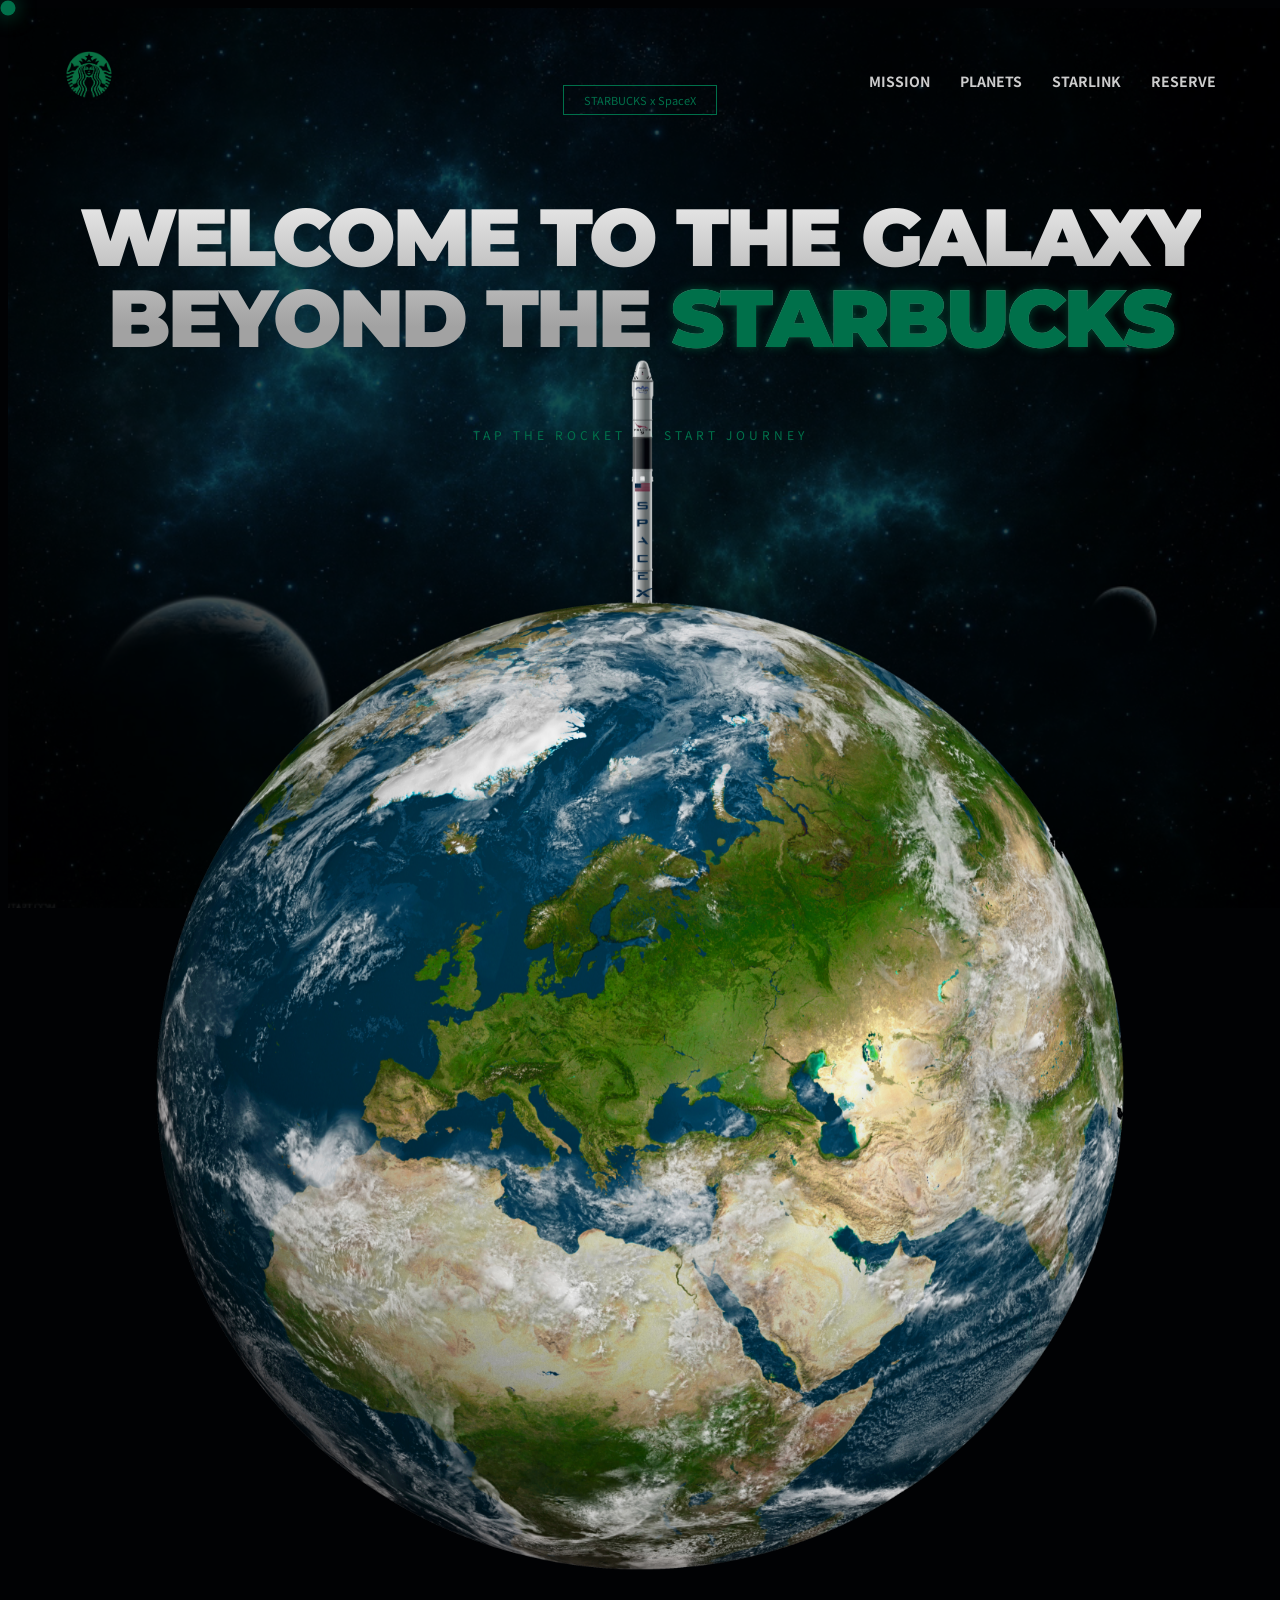
==== commit 853be52d: "ss" ====
--- a/index.html
+++ b/index.html
@@ -150,8 +150,9 @@
     const rocket = document.getElementById('rocket-trigger');
     let currentStep = 1;      
     let isAnimating = true;   
-    let step3Progress = 0; 
-
+    let step3Progress = 0; // Step 3에서 음료가 몇 개 나왔는지 체크 (0~8)
+
+    // 1. [최초 진입]
     window.onload = () => {
         const introTl = gsap.timeline({ onComplete: () => isAnimating = false });
         introTl.from('.badge', { y: 30, opacity: 0, duration: 0.8, ease: "power2.out", delay: 0.2 })
@@ -160,6 +161,7 @@
                .from('.earth-rocket-group', { y: 150, opacity: 0, duration: 1.5, ease: "power3.out" }, "-=0.4");
     };
 
+    // 2. [로켓 클릭] Step 1 -> Step 2
     rocket.addEventListener('click', () => {
         if(currentStep !== 1 || isAnimating) return;
         isAnimating = true;
@@ -176,29 +178,30 @@
           .add(() => { currentStep = 2; isAnimating = false; });
     });
 
+    // 3. [스크롤 로직] 
     window.addEventListener('wheel', (e) => {
         if (isAnimating || currentStep === 1) return;
 
         if (e.deltaY > 0) {
-            // 아래로 스크롤
+            // ▼ 아래로 스크롤
             if (currentStep === 2) {
                 goToStep3_Init();
             } else if (currentStep === 3) {
-                if (step3Progress < 8) revealNextDrink(); // 하나씩 반시계로 팝업
-                else goToStep4(); // 다 나오면 일렬로
+                if (step3Progress < 8) revealNextDrink(); // 하나씩 팝업
+                else goToStep4(); // 8개 다 나오면 일렬 정렬로
             }
         } else if (e.deltaY < 0) {
-            // 위로 스크롤 (롤백)
+            // ▲ 위로 스크롤 (자연스러운 롤백)
             if (currentStep === 4) {
                 goToStep3_From4();
             } else if (currentStep === 3) {
-                if (step3Progress > 0) hideCurrentDrink(); 
+                if (step3Progress > 0) hideCurrentDrink(); // 하나씩 다시 숨김
                 else goToStep2_Reverse();
             }
         }
     });
 
-    // [Step 2 -> Step 3] 행성들만 태양 뒤로 숨기
+    // [Step 2 -> Step 3 초기화] 태양 뒤로 숨기
     function goToStep3_Init() {
         isAnimating = true;
         const tl = gsap.timeline({ onComplete: () => { currentStep = 3; step3Progress = 0; isAnimating = false; }});
@@ -206,48 +209,49 @@
         tl.to('.scroll-indicator', { opacity: 0, duration: 0.5 }, 0);
         tl.to('.orbit-line', { opacity: 0, duration: 0.5 }, 0);
 
-        // 태양(:first-child) 제외하고 나머지 행성들만 중앙으로 이동
+        // 1) 행성들이 태양(0vw)을 향해 모이면서 z-index 100인 태양 뒤로 숨음
         tl.to('.planet-node:not(:first-child)', { 
             '--o-dist': '0vw', duration: 1.2, ease: "power2.in" 
         }, 0);
         
-        // 이동하면서 행성 이미지만 투명하게 (태양은 그대로 유지!)
+        // 2) 태양 뒤에 도착할 즈음 행성 이미지를 투명하게 (나중에 음료만 튀어나오게)
         tl.to('.planet-node:not(:first-child) .planet-img', { 
             scale: 0, opacity: 0, duration: 0.4 
         }, 0.8);
 
+        // 3) 원형 방향 세팅
         tl.add(() => {
             body.classList.remove('step-2');
             body.classList.add('step-3');
-            // 만약을 위해 팝업, 이름, 설명글 초기화 (숨김 상태)
+            // 음료 팝업들 초기 숨김 처리
             gsap.set('.planet-node:not(:first-child) .drink-popup, .planet-node:not(:first-child) .drink-name, .planet-node:not(:first-child) .drink-desc', { opacity: 0, y: 20, scale: 0.5 });
         });
     }
 
-    // [Step 3] 스크롤 시 반시계 방향으로 음료/이름만 하나씩 등장 (설명글 제외)
+    // [Step 3] 스크롤 할 때마다 반시계 방향으로 음료 1개씩 튀어나오기
     function revealNextDrink() {
         isAnimating = true;
         step3Progress++;
+        // nth-child는 1부터 시작하고, 1번은 태양이므로 +1 해줌
         const targetNode = document.querySelector(`.planet-node:nth-child(${step3Progress + 1})`); 
         
         const tl = gsap.timeline({ onComplete: () => isAnimating = false });
         tl.to(targetNode, { '--o-dist': '26vw', duration: 0.8, ease: "back.out(1.2)" }, 0);
         tl.to(targetNode.querySelectorAll('.drink-popup'), { opacity: 1, y: "-2vh", scale: 1.1, duration: 0.6, ease: "back.out(1.5)" }, 0.1);
-        // ★ 설명글(.drink-desc)은 애니메이션에서 제외하여 숨김 유지
-        tl.to(targetNode.querySelectorAll('.drink-name'), { opacity: 1, y: "-2vh", scale: 1, duration: 0.6, ease: "power2.out" }, 0.2);
-    }
-
-    // [Step 3 롤백]
+        tl.to(targetNode.querySelectorAll('.drink-name, .drink-desc'), { opacity: 1, y: "-2vh", scale: 1, duration: 0.6, ease: "power2.out" }, 0.2);
+    }
+
+    // [Step 3 롤백] 스크롤 올리면 하나씩 다시 들어가기
     function hideCurrentDrink() {
         isAnimating = true;
         const targetNode = document.querySelector(`.planet-node:nth-child(${step3Progress + 1})`);
         
         const tl = gsap.timeline({ onComplete: () => { step3Progress--; isAnimating = false; }});
-        tl.to(targetNode.querySelectorAll('.drink-popup, .drink-name'), { opacity: 0, y: 20, scale: 0.5, duration: 0.4 }, 0);
+        tl.to(targetNode.querySelectorAll('.drink-popup, .drink-name, .drink-desc'), { opacity: 0, y: 20, scale: 0.5, duration: 0.4 }, 0);
         tl.to(targetNode, { '--o-dist': '0vw', duration: 0.6, ease: "power2.in" }, 0.2);
     }
 
-    // [Step 3 -> Step 4] 일렬 배치 및 호버 기능 활성화
+    // [Step 3 -> Step 4] 8개 다 나오고 스크롤 시 일렬 배치
     function goToStep4() {
         isAnimating = true;
         const tl = gsap.timeline({ onComplete: () => { currentStep = 4; isAnimating = false; }});
@@ -256,9 +260,10 @@
         tl.add(() => {
             body.classList.remove('step-3');
             body.classList.add('step-4'); 
-            
-            // ★ 중요: JS가 강제로 넣은 스타일을 완벽히 지워야 CSS 호버 시 설명글이 나타남!
-            gsap.set('.planet-node, .planet-img, .planet-unit, .drink-popup, .drink-name, .drink-desc', { clearProps: "all" });
+            // ★ 핵심: GSAP이 넣은 인라인 스타일을 모두 지워야 Hover(마우스 오버) CSS가 정상 작동함
+            gsap.set('.planet-node', { clearProps: "--o-dist, transform" });
+            gsap.set('.planet-img', { clearProps: "opacity, scale" });
+            gsap.set('.drink-popup, .drink-name, .drink-desc', { clearProps: "opacity, y, scale" });
         });
         tl.to('.galaxy-field', { opacity: 1, duration: 0.5 });
         tl.fromTo('.step-4 .planet-node',
@@ -275,13 +280,11 @@
         tl.add(() => {
             body.classList.remove('step-4');
             body.classList.add('step-3');
-            
-            // 다시 Step 3의 8개 열린 상태로 스타일 복구
+            // 지웠던 스타일들을 8개 튀어나온 상태로 강제 복구
             gsap.set('.planet-node:not(:first-child)', { '--o-dist': '26vw' });
             gsap.set('.planet-node:not(:first-child) .planet-img', { opacity: 0, scale: 0 });
             gsap.set('.planet-node:not(:first-child) .drink-popup', { opacity: 1, y: "-2vh", scale: 1.1 });
-            gsap.set('.planet-node:not(:first-child) .drink-name', { opacity: 1, y: "-2vh", scale: 1 });
-            gsap.set('.planet-node:not(:first-child) .drink-desc', { opacity: 0, y: 20, scale: 0.5 }); // 설명글 숨김
+            gsap.set('.planet-node:not(:first-child) .drink-name, .planet-node:not(:first-child) .drink-desc', { opacity: 1, y: "-2vh", scale: 1 });
         });
         tl.to('.galaxy-field', { opacity: 1, duration: 0.5 });
     }
@@ -295,7 +298,7 @@
             body.classList.remove('step-3');
             body.classList.add('step-2');
         });
-        // 행성 이미지 원상복구
+        // 행성 이미지 다시 보이게
         tl.to('.planet-node:not(:first-child) .planet-img', { scale: 1, opacity: 1, duration: 0.5 }, 0);
         // 원래 궤도로 복구
         document.querySelectorAll('.planet-node').forEach(node => {
@@ -307,6 +310,7 @@
         tl.to('.scroll-indicator', { opacity: 1, duration: 0.5 }, 1.5);
     }
 
+    // 마우스 커서 팔로워 효과
     document.addEventListener('mousemove', (e) => {
         const cursor = document.querySelector('.cursor-follower');
         cursor.style.left = e.clientX + 'px'; cursor.style.top = e.clientY + 'px';
--- a/style.css
+++ b/style.css
@@ -50,6 +50,7 @@
 
 /* 2. STEP 1: Launch Zone */
 
+/* --- 화면 쏠림 방지 및 중앙 정렬 고정 --- */
 .launch-zone {
     position: absolute; top: 0; left: 0; width: 100vw; height: 100vh;
     display: flex; flex-direction: column; justify-content: center; align-items: center;
@@ -138,33 +139,28 @@
 .step-2 .launch-zone { display: none; }
 /* --- STEP 3: 원형 방사형 배치 (12시부터 반시계방향) --- */
 .step-3 .planet-node { animation: none !important; }
-
-/* 태양 (정중앙 고정) */
-.step-3 .planet-node:nth-child(1) { transform: translate(0, 0) !important; }
-/* 수성 (12시) */
-.step-3 .planet-node:nth-child(2) { transform: rotate(-90deg) translateX(var(--o-dist)) rotate(90deg) !important; }
-/* 금성 (10시 반) */
-.step-3 .planet-node:nth-child(3) { transform: rotate(-135deg) translateX(var(--o-dist)) rotate(135deg) !important; }
-/* 지구 (9시) */
-.step-3 .planet-node:nth-child(4) { transform: rotate(-180deg) translateX(var(--o-dist)) rotate(180deg) !important; }
-/* 화성 (7시 반) */
-.step-3 .planet-node:nth-child(5) { transform: rotate(-225deg) translateX(var(--o-dist)) rotate(225deg) !important; }
-/* 목성 (6시) */
-.step-3 .planet-node:nth-child(6) { transform: rotate(-270deg) translateX(var(--o-dist)) rotate(270deg) !important; }
-/* 토성 (4시 반) */
-.step-3 .planet-node:nth-child(7) { transform: rotate(-315deg) translateX(var(--o-dist)) rotate(315deg) !important; }
-/* 천왕성 (3시) */
-.step-3 .planet-node:nth-child(8) { transform: rotate(0deg) translateX(var(--o-dist)) rotate(0deg) !important; }
-/* 해왕성 (1시 반) */
-.step-3 .planet-node:nth-child(9) { transform: rotate(-45deg) translateX(var(--o-dist)) rotate(45deg) !important; }
-
-/* Step 3 에서는 내부 유닛 역회전 방지 (위에서 깔끔하게 계산됨) */
-.step-3 .planet-unit { transform: none !important; }
-.step-3 .planet-img { filter: brightness(0.3); transform: scale(0.9); }
-/* 태양은 어두워지지 않고 돋보이게 */
-.step-3 .planet-node:first-child .planet-img { filter: brightness(1) contrast(1.1); transform: scale(1.3); transition: 1s; }
-
-/* --- STEP 4: 일렬 배치 --- */
+.step-3 .planet-node:nth-child(2) { transform: rotate(-90deg); }   /* 12시 수성 */
+.step-3 .planet-node:nth-child(3) { transform: rotate(-135deg); }  /* 10시 반 금성 */
+.step-3 .planet-node:nth-child(4) { transform: rotate(-180deg); }  /* 9시 지구 */
+.step-3 .planet-node:nth-child(5) { transform: rotate(-225deg); }  /* 7시 반 화성 */
+.step-3 .planet-node:nth-child(6) { transform: rotate(-270deg); }  /* 6시 목성 */
+.step-3 .planet-node:nth-child(7) { transform: rotate(-315deg); }  /* 4시 반 토성 */
+.step-3 .planet-node:nth-child(8) { transform: rotate(0deg); }     /* 3시 천왕성 */
+.step-3 .planet-node:nth-child(9) { transform: rotate(-45deg); }   /* 1시 반 해왕성 */
+
+/* 이미지 뒤집힘 방지 역회전 */
+.step-3 .planet-node:nth-child(2) .planet-unit { transform: rotate(90deg); }
+.step-3 .planet-node:nth-child(3) .planet-unit { transform: rotate(135deg); }
+.step-3 .planet-node:nth-child(4) .planet-unit { transform: rotate(180deg); }
+.step-3 .planet-node:nth-child(5) .planet-unit { transform: rotate(225deg); }
+.step-3 .planet-node:nth-child(6) .planet-unit { transform: rotate(270deg); }
+.step-3 .planet-node:nth-child(7) .planet-unit { transform: rotate(315deg); }
+.step-3 .planet-node:nth-child(8) .planet-unit { transform: rotate(0deg); }
+.step-3 .planet-node:nth-child(9) .planet-unit { transform: rotate(45deg); }
+
+/* Step 3 태양(중심) 디자인 강화 */
+.step-3 .planet-node:first-child .planet-img { filter: brightness(0.6) contrast(1.2); transform: scale(1.3); transition: 1s; }
+* --- STEP 4: 일렬 배치 --- */
 .step-4 .galaxy-field {
     display: flex; flex-direction: row; justify-content: center; align-items: center;
     gap: 3.5vw; opacity: 1; pointer-events: auto; position: absolute; top: 0; left: 0;
@@ -195,81 +191,50 @@
     opacity: 0; transition: 1.5s; pointer-events: none;
 }
 
-.step-2 .galaxy-field { opacity: 1; pointer-events: auto; }
-
-
-
-/* --- 행성 노드 Z-Index (태양 뒤로 숨기기) --- */
+/* --- 행성 노드: Flexbox 대신 수학적 정중앙 고정 (화면 쏠림 방지) --- */
 .planet-node {
-    position: absolute; transform-origin: center; z-index: 10;
+    position: absolute; top: 50%; left: 50%;
+    width: var(--p-size); height: var(--p-size);
+    margin-top: calc(var(--p-size) / -2);
+    margin-left: calc(var(--p-size) / -2);
+    transform-origin: center; z-index: 10;
     animation: orbit var(--o-speed) linear infinite;
 }
 /* 태양을 가장 위로! */
 .planet-node:first-child { z-index: 100; }
 
 .planet-unit { 
-    width: var(--p-size); 
-    height: var(--p-size); position: relative; display: flex; flex-direction: column; align-items: center; cursor: pointer; transform: rotate(calc(var(--o-speed) * -1deg)); }
-
-.planet-img { width: 100%; height: 100%; object-fit: contain;  animation: spin 40s linear infinite; }
-
+    width: 100%; height: 100%; position: relative; 
+    display: flex; flex-direction: column; align-items: center; cursor: pointer; 
+    transform: rotate(calc(var(--o-speed) * -1deg)); 
+}
+.planet-img { width: 100%; height: 100%; object-fit: contain; animation: spin 40s linear infinite; }
 .sun-main { filter: drop-shadow(0 0 50px rgba(255, 69, 0, 0.5)); }
 
-
-
+/* 팝업 UI 기본 스타일 (Hover 전에는 무조건 숨김) */
 .drink-popup {
-    position: absolute; 
-    bottom: 100%; 
-    width: 11vh;
-    margin-bottom: 7vh; /* 이름과 설명글이 들어갈 공간 확보 */
-    opacity: 0; 
-    transform: translateY(20px) scale(0.5);
-    transition: 0.5s cubic-bezier(0.17, 0.88, 0.32, 1.27);
-    pointer-events: none;
-    z-index: 10;
-}
-
+    position: absolute; bottom: 100%; width: 11vh; margin-bottom: 7vh; 
+    opacity: 0; transform: translateY(20px) scale(0.5);
+    transition: 0.5s cubic-bezier(0.17, 0.88, 0.32, 1.27); pointer-events: none; z-index: 10;
+}
 .drink-name {
-    position: absolute; 
-    bottom: 100%; 
-    margin-bottom: 3.5vh; /* 설명글이 들어갈 공간 확보 */
-    color: #fff; 
-    font-size: 13px; 
-    font-weight: 700; 
-    letter-spacing: 1px;
-    opacity: 0; 
-    transform: translateY(20px); 
-    transition: 0.5s; 
-    white-space: nowrap; 
-    pointer-events: none; 
-    text-shadow: 0 0 10px rgba(0,0,0,0.5);
-    z-index: 10;
-}
-
+    position: absolute; bottom: 100%; margin-bottom: 3.5vh; 
+    color: #fff; font-size: 13px; font-weight: 700; letter-spacing: 1px;
+    opacity: 0; transform: translateY(20px); transition: 0.5s; white-space: nowrap; pointer-events: none; z-index: 10;
+}
 .drink-desc {
-    position: absolute; 
-    bottom: 100%; 
-    margin-bottom: 1vh; /* 행성과 텍스트 사이의 틈 */
-    color: #00704A; /* 스타벅스 시그니처 그린 포인트 */
-    font-size: 11px; 
-    font-weight: 300; 
-    letter-spacing: 0.5px;
-    opacity: 0; 
-    transform: translateY(20px); 
-    transition: 0.5s; 
-    white-space: nowrap; 
-    pointer-events: none; 
-    text-shadow: 0 0 5px rgba(0,0,0,0.8);
-    z-index: 10;
-}
-
+    position: absolute; bottom: 100%; margin-bottom: 1vh; 
+    color: #00704A; font-size: 11px; font-weight: 300; letter-spacing: 0.5px;
+    opacity: 0; transform: translateY(20px); transition: 0.5s; white-space: nowrap; pointer-events: none; z-index: 10;
+}
+
+* Hover 활성화 */
 .planet-unit:hover .drink-popup { opacity: 1; transform: translateY(-2vh) scale(1.1); }
 .planet-unit:hover .drink-name { opacity: 1; transform: translateY(-2vh); }
 .planet-unit:hover .drink-desc { opacity: 1; transform: translateY(-2vh); }
 .planet-unit:hover .planet-img { transform: scale(1.1); filter: brightness(1.2); }
 
 
-
 .earth-system { position: relative; width: 100%; height: 100%; }
 
 .moon-wrap { 
@@ -283,6 +248,7 @@
 .moon-img { width: 30%; height: 30%; position: absolute; top: 0; right: 0; }
 
 
+/* --- 궤도선 및 스크롤 UI 디자인 --- */
 .orbit-lines {
     position: absolute; top: 50%; left: 50%; width: 0; height: 0; z-index: 1;
 }
@@ -308,6 +274,13 @@
 .scroll-indicator p { font-size: 10px; color: #00704A; letter-spacing: 3px; font-weight: 700; }
 @keyframes scrollBounce { 0% { transform: translate(-50%, 0); opacity: 1; } 100% { transform: translate(-50%, 10px); opacity: 0; } }
 
+/* --- 행성 노드 Z-Index (태양 뒤로 숨기기) --- */
+.planet-node {
+    position: absolute; transform-origin: center; z-index: 10;
+    animation: orbit var(--o-speed) linear infinite;
+}
+/* 태양을 가장 위로! */
+.planet-node:first-child { z-index: 100; }
 @keyframes orbit {
 
     from { transform: rotate(0deg) translateX(var(--o-dist)) rotate(0deg); }
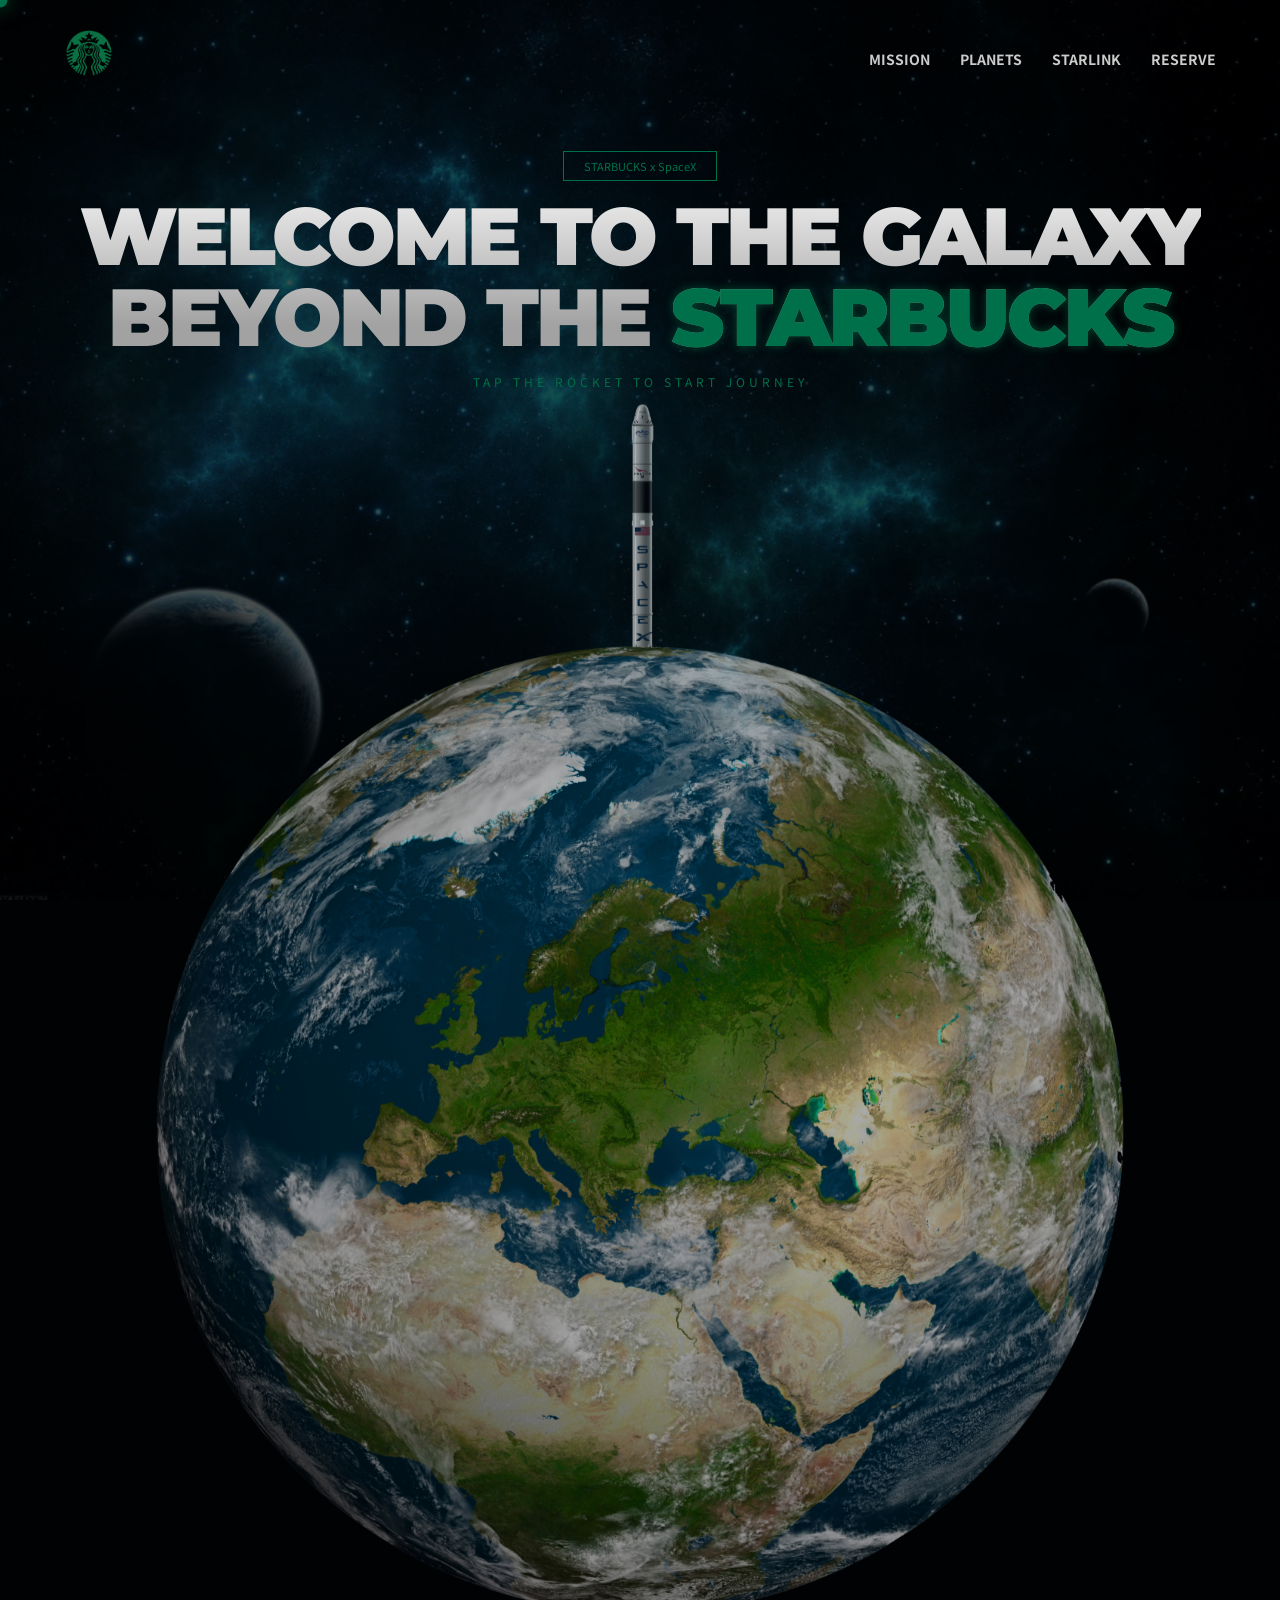
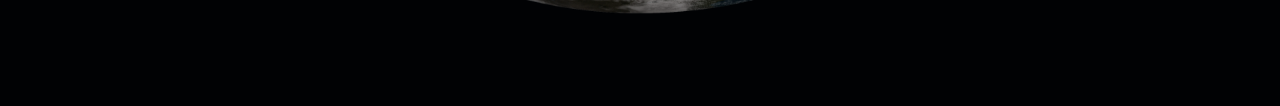
==== commit 6c9f92ca: "ㅇㅇ" ====
--- a/index.html
+++ b/index.html
@@ -228,28 +228,8 @@
         });
     }
 
-    // [Step 3] 스크롤 할 때마다 반시계 방향으로 음료 1개씩 튀어나오기
-    function revealNextDrink() {
-        isAnimating = true;
-        step3Progress++;
-        // nth-child는 1부터 시작하고, 1번은 태양이므로 +1 해줌
-        const targetNode = document.querySelector(`.planet-node:nth-child(${step3Progress + 1})`); 
-        
-        const tl = gsap.timeline({ onComplete: () => isAnimating = false });
-        tl.to(targetNode, { '--o-dist': '26vw', duration: 0.8, ease: "back.out(1.2)" }, 0);
-        tl.to(targetNode.querySelectorAll('.drink-popup'), { opacity: 1, y: "-2vh", scale: 1.1, duration: 0.6, ease: "back.out(1.5)" }, 0.1);
-        tl.to(targetNode.querySelectorAll('.drink-name, .drink-desc'), { opacity: 1, y: "-2vh", scale: 1, duration: 0.6, ease: "power2.out" }, 0.2);
-    }
-
-    // [Step 3 롤백] 스크롤 올리면 하나씩 다시 들어가기
-    function hideCurrentDrink() {
-        isAnimating = true;
-        const targetNode = document.querySelector(`.planet-node:nth-child(${step3Progress + 1})`);
-        
-        const tl = gsap.timeline({ onComplete: () => { step3Progress--; isAnimating = false; }});
-        tl.to(targetNode.querySelectorAll('.drink-popup, .drink-name, .drink-desc'), { opacity: 0, y: 20, scale: 0.5, duration: 0.4 }, 0);
-        tl.to(targetNode, { '--o-dist': '0vw', duration: 0.6, ease: "power2.in" }, 0.2);
-    }
+    
+    
 
     // [Step 3 -> Step 4] 8개 다 나오고 스크롤 시 일렬 배치
     function goToStep4() {
--- a/style.css
+++ b/style.css
@@ -1,55 +1,29 @@
-*  Global & Cursor */
-
+/* Global & Cursor */
 * { margin: 0; padding: 0; box-sizing: border-box; cursor: none; }
-
 body { background-color: #010204; color: #fff; font-family: 'Noto Sans KR', sans-serif; overflow: hidden; }
 
-
-
 .space-background {
-
     position: fixed; width: 100%; height: 100%;
-
     background: url('./images/우주배경.png') center/cover;
-
     z-index: -1; filter: brightness(0.3);
-
 }
 
-
-
 .cursor-follower {
-
     width: 15px; height: 15px; background: #00704A; border-radius: 50%;
-
     position: fixed; pointer-events: none; z-index: 9999;
-
     box-shadow: 0 0 20px rgba(0, 112, 74, 1); transform: translate(-50%, -50%);
-
 }
 
-
-
 header { position: fixed; top: 0; left: 0; width: 100%; padding: 30px 0; z-index: 2000; }
-
 .container { width: 90%; max-width: 1600px; margin: 0 auto; }
-
 .flex-header { display: flex; justify-content: space-between; align-items: center; }
-
 .logo img { width: 50px; }
-
 .nav-menu { display: flex; list-style: none; }
-
 .nav-menu li { margin-left: 30px; }
-
 .nav-menu a { color: #fff; text-decoration: none; font-size: 14px; font-weight: 700; opacity: 0.8; transition: 0.3s; }
-
 .nav-menu a:hover { opacity: 1; color: #00704A; }
 
-
-
 /* 2. STEP 1: Launch Zone */
-
 /* --- 화면 쏠림 방지 및 중앙 정렬 고정 --- */
 .launch-zone {
     position: absolute; top: 0; left: 0; width: 100vw; height: 100vh;
@@ -58,109 +32,47 @@
 }
 
 .hero-text-wrap { text-align: center; margin-bottom: 40vh; }
-
 .main-title { 
-
     font-family: 'Montserrat'; font-weight: 900; 
-
     font-size: 9vh; line-height: 1.0; letter-spacing: -3px;
-
     background: linear-gradient(to bottom, #eaeaea 0%, #a2a2a2 80%);
-
     -webkit-background-clip: text; -webkit-text-fill-color: transparent;
-
 }
 
-
-
 /* 스타벅스 텍스트만 초록색 포인트 */
-
 .sb-green {
-
     -webkit-text-fill-color: #00704A;
-
     background: none;
-
     text-shadow: 0 0 10px rgba(0, 112, 74, 0.6);
-
 }
-
 .badge { color: #00704A; border: 1.5px solid #00704A; padding: 6px 20px; font-size: 11px; margin-bottom: 15px; display: inline-block; }
-
 .guide-msg { font-size: 12px; letter-spacing: 4px; color: #00704A; margin-top: 15px; animation: blink 1.5s infinite; }
 
-
-
 .earth-rocket-group { 
-
     position: absolute; 
-
     bottom: -80vh;
-
     width: 100%; 
-
     display: flex; 
-
     justify-content: center; 
-
     cursor: pointer;
-
     z-index: 2; /* 컨테이너 자체의 z-index */
-
 }
-
 .main-earth { 
-
     width: 120vh; 
-
     z-index: 1; /* 지구를 로켓보다 뒤에 배치 */
-
 }
-
 .rocket-box { 
-
     position: absolute; 
-
     bottom: 100vh;
-
     width: 8vh;
-
     z-index: 1; /* 로켓을 지구보다 앞에 배치 */
-
     transition: 2s;
-
 }
-
 .spacex-rocket { width: 100%; height: auto; }
 
+.step-2 .launch-zone, .step-3 .launch-zone, .step-4 .launch-zone { display: none; }
 
-
-
-.step-2 .launch-zone { display: none; }
-/* --- STEP 3: 원형 방사형 배치 (12시부터 반시계방향) --- */
-.step-3 .planet-node { animation: none !important; }
-.step-3 .planet-node:nth-child(2) { transform: rotate(-90deg); }   /* 12시 수성 */
-.step-3 .planet-node:nth-child(3) { transform: rotate(-135deg); }  /* 10시 반 금성 */
-.step-3 .planet-node:nth-child(4) { transform: rotate(-180deg); }  /* 9시 지구 */
-.step-3 .planet-node:nth-child(5) { transform: rotate(-225deg); }  /* 7시 반 화성 */
-.step-3 .planet-node:nth-child(6) { transform: rotate(-270deg); }  /* 6시 목성 */
-.step-3 .planet-node:nth-child(7) { transform: rotate(-315deg); }  /* 4시 반 토성 */
-.step-3 .planet-node:nth-child(8) { transform: rotate(0deg); }     /* 3시 천왕성 */
-.step-3 .planet-node:nth-child(9) { transform: rotate(-45deg); }   /* 1시 반 해왕성 */
-
-/* 이미지 뒤집힘 방지 역회전 */
-.step-3 .planet-node:nth-child(2) .planet-unit { transform: rotate(90deg); }
-.step-3 .planet-node:nth-child(3) .planet-unit { transform: rotate(135deg); }
-.step-3 .planet-node:nth-child(4) .planet-unit { transform: rotate(180deg); }
-.step-3 .planet-node:nth-child(5) .planet-unit { transform: rotate(225deg); }
-.step-3 .planet-node:nth-child(6) .planet-unit { transform: rotate(270deg); }
-.step-3 .planet-node:nth-child(7) .planet-unit { transform: rotate(315deg); }
-.step-3 .planet-node:nth-child(8) .planet-unit { transform: rotate(0deg); }
-.step-3 .planet-node:nth-child(9) .planet-unit { transform: rotate(45deg); }
-
-/* Step 3 태양(중심) 디자인 강화 */
-.step-3 .planet-node:first-child .planet-img { filter: brightness(0.6) contrast(1.2); transform: scale(1.3); transition: 1s; }
-* --- STEP 4: 일렬 배치 --- */
+/* --- STEP 4: 일렬 배치 --- */
 .step-4 .galaxy-field {
     display: flex; flex-direction: row; justify-content: center; align-items: center;
     gap: 3.5vw; opacity: 1; pointer-events: auto; position: absolute; top: 0; left: 0;
@@ -169,26 +81,19 @@
 .step-4 .planet-node { position: relative; animation: none !important; transform: none !important; --o-dist: 0vw !important; }
 .step-4 .planet-unit { transform: none !important; width: 10vh !important; height: 10vh !important; }
 .step-4 .planet-node:first-child .planet-unit { width: 15vh !important; height: 15vh !important; }
+
 /* 3. STEP 2: Special UI */
-
 .special-ui { position: absolute; top: 15%; left: 8%; opacity: 0; transition: 1s; z-index: 50; }
-
 .step-2 .special-ui { opacity: 1; }
-
 .edition-label { font-size: 12px; letter-spacing: 5px; color: #00704A; font-weight: 700; }
-
 .edition-title { font-family: 'Montserrat'; font-weight: 900; font-size: 3vh; margin-top: 5px; }
-
 .line { display: block; width: 40px; height: 2px; background: #00704A; margin-top: 15px; }
 
-
-
 /* 4. Galaxy Field */
-
 .galaxy-field {
     position: absolute; top: 0; left: 0; width: 100vw; height: 100vh;
     display: flex; justify-content: center; align-items: center;
-    opacity: 0; transition: 1.5s; pointer-events: none;
+    opacity: 0; transition: 1.5s; pointer-events: none; overflow: hidden;
 }
 
 /* --- 행성 노드: Flexbox 대신 수학적 정중앙 고정 (화면 쏠림 방지) --- */
@@ -207,8 +112,9 @@
     width: 100%; height: 100%; position: relative; 
     display: flex; flex-direction: column; align-items: center; cursor: pointer; 
     transform: rotate(calc(var(--o-speed) * -1deg)); 
+    transition: 0.5s;
 }
-.planet-img { width: 100%; height: 100%; object-fit: contain; animation: spin 40s linear infinite; }
+.planet-img { width: 100%; height: 100%; object-fit: contain; animation: spin 40s linear infinite; transition: 0.5s; }
 .sun-main { filter: drop-shadow(0 0 50px rgba(255, 69, 0, 0.5)); }
 
 /* 팝업 UI 기본 스타일 (Hover 전에는 무조건 숨김) */
@@ -228,25 +134,27 @@
     opacity: 0; transform: translateY(20px); transition: 0.5s; white-space: nowrap; pointer-events: none; z-index: 10;
 }
 
-* Hover 활성화 */
-.planet-unit:hover .drink-popup { opacity: 1; transform: translateY(-2vh) scale(1.1); }
-.planet-unit:hover .drink-name { opacity: 1; transform: translateY(-2vh); }
-.planet-unit:hover .drink-desc { opacity: 1; transform: translateY(-2vh); }
-.planet-unit:hover .planet-img { transform: scale(1.1); filter: brightness(1.2); }
+/* --- Hover 활성화 (각 스텝별로 분리) --- */
 
+/* STEP 2: 궤도 돌 때 커서 대면 [음료 + 이름]만 뜸 */
+.step-2 .planet-unit:hover .drink-popup { opacity: 1; transform: translateY(-2vh) scale(1.1); }
+.step-2 .planet-unit:hover .drink-name { opacity: 1; transform: translateY(-2vh); }
+.step-2 .planet-unit:hover .planet-img { transform: scale(1.1); filter: brightness(1.2); }
+
+/* STEP 4: 태양계 일렬로 뜰 때 커서 대면 [음료 + 이름 + 설명글] 모두 뜸 */
+.step-4 .planet-unit:hover .drink-popup { opacity: 1; transform: translateY(-4vh) scale(1.2); z-index: 200; }
+.step-4 .planet-unit:hover .drink-name { opacity: 1; transform: translateY(-1vh); margin-bottom: 2.5vh; z-index: 200; }
+.step-4 .planet-unit:hover .drink-desc { opacity: 1; transform: translateY(-1vh); margin-bottom: -1vh; z-index: 200; }
+.step-4 .planet-unit:hover .planet-img { filter: brightness(0.6); transform: scale(0.9); }
+
+/* -------------------------------------- */
 
 .earth-system { position: relative; width: 100%; height: 100%; }
-
 .moon-wrap { 
-
     position: absolute; top: 50%; left: 50%; width: 200%; height: 200%; 
-
     margin-top: -100%; margin-left: -100%; animation: rotateEarth 4s linear infinite; 
-
 }
-
 .moon-img { width: 30%; height: 30%; position: absolute; top: 0; right: 0; }
-
 
 /* --- 궤도선 및 스크롤 UI 디자인 --- */
 .orbit-lines {
@@ -282,15 +190,10 @@
 /* 태양을 가장 위로! */
 .planet-node:first-child { z-index: 100; }
 @keyframes orbit {
-
     from { transform: rotate(0deg) translateX(var(--o-dist)) rotate(0deg); }
-
     to { transform: rotate(360deg) translateX(var(--o-dist)) rotate(-360deg); }
-
 }
-
 @keyframes rotateEarth { from { transform: rotate(0deg); } to { transform: rotate(360deg); } }
-
+@keyframes spin { from { transform: rotate(0deg); } to { transform: rotate(360deg); } }
 @keyframes rocketUp { to { transform: translateX(0) translateY(-150vh); } }
-
 @keyframes blink { 0%, 100% { opacity: 1; } 50% { opacity: 0.3; } }
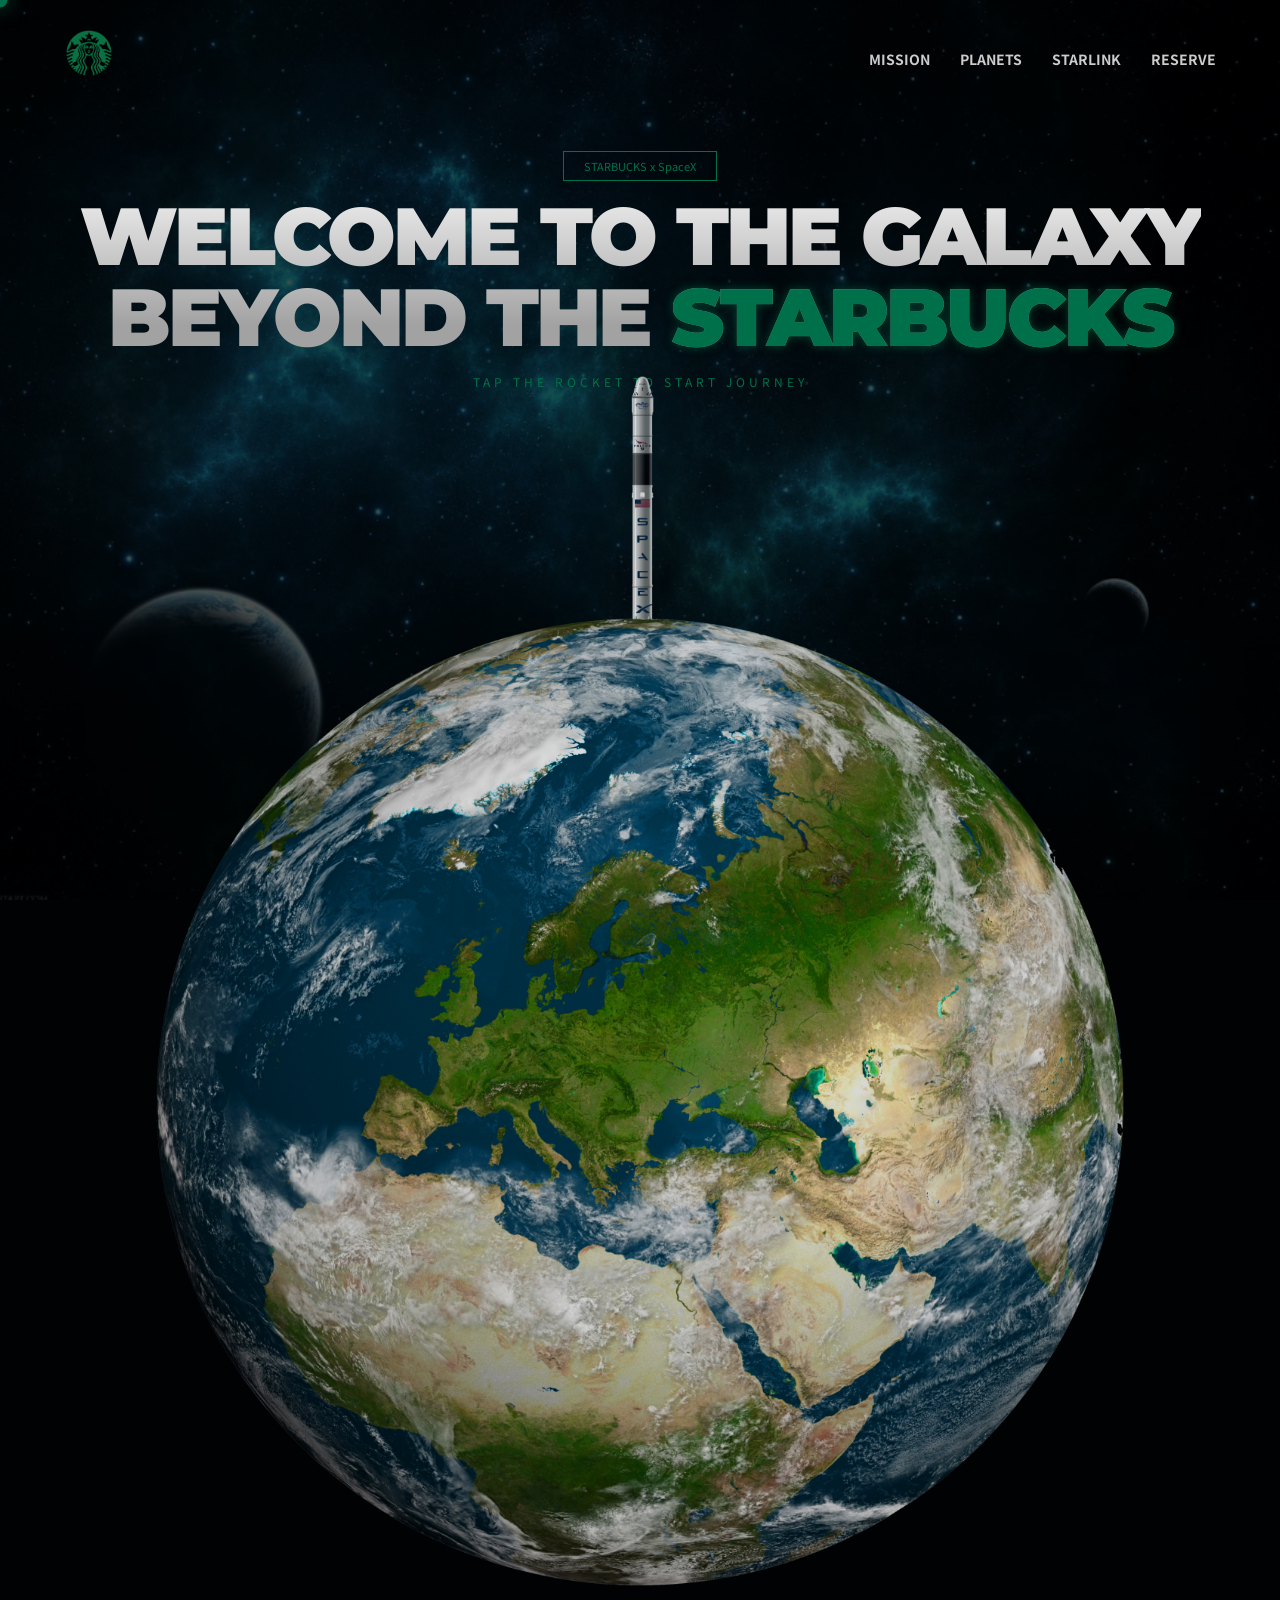
==== commit da484686: "ㅇㅇ" ====
--- a/index.html
+++ b/index.html
@@ -218,14 +218,6 @@
         tl.to('.planet-node:not(:first-child) .planet-img', { 
             scale: 0, opacity: 0, duration: 0.4 
         }, 0.8);
-
-        // 3) 원형 방향 세팅
-        tl.add(() => {
-            body.classList.remove('step-2');
-            body.classList.add('step-3');
-            // 음료 팝업들 초기 숨김 처리
-            gsap.set('.planet-node:not(:first-child) .drink-popup, .planet-node:not(:first-child) .drink-name, .planet-node:not(:first-child) .drink-desc', { opacity: 0, y: 20, scale: 0.5 });
-        });
     }
 
     
--- a/style.css
+++ b/style.css
@@ -72,16 +72,6 @@
 
 .step-2 .launch-zone, .step-3 .launch-zone, .step-4 .launch-zone { display: none; }
 
-/* --- STEP 4: 일렬 배치 --- */
-.step-4 .galaxy-field {
-    display: flex; flex-direction: row; justify-content: center; align-items: center;
-    gap: 3.5vw; opacity: 1; pointer-events: auto; position: absolute; top: 0; left: 0;
-}
-.step-4 .orbit-lines { display: none; }
-.step-4 .planet-node { position: relative; animation: none !important; transform: none !important; --o-dist: 0vw !important; }
-.step-4 .planet-unit { transform: none !important; width: 10vh !important; height: 10vh !important; }
-.step-4 .planet-node:first-child .planet-unit { width: 15vh !important; height: 15vh !important; }
-
 /* 3. STEP 2: Special UI */
 .special-ui { position: absolute; top: 15%; left: 8%; opacity: 0; transition: 1s; z-index: 50; }
 .step-2 .special-ui { opacity: 1; }
@@ -94,6 +84,11 @@
     position: absolute; top: 0; left: 0; width: 100vw; height: 100vh;
     display: flex; justify-content: center; align-items: center;
     opacity: 0; transition: 1.5s; pointer-events: none; overflow: hidden;
+}
+
+/* ★ 핵심 수정: Step 2부터 마우스 호버(클릭)가 인식되도록 pointer-events 활성화 */
+.step-2 .galaxy-field, .step-3 .galaxy-field, .step-4 .galaxy-field {
+    opacity: 1; pointer-events: auto;
 }
 
 /* --- 행성 노드: Flexbox 대신 수학적 정중앙 고정 (화면 쏠림 방지) --- */
@@ -137,11 +132,13 @@
 /* --- Hover 활성화 (각 스텝별로 분리) --- */
 
 /* STEP 2: 궤도 돌 때 커서 대면 [음료 + 이름]만 뜸 */
-.step-2 .planet-unit:hover .drink-popup { opacity: 1; transform: translateY(-2vh) scale(1.1); }
-.step-2 .planet-unit:hover .drink-name { opacity: 1; transform: translateY(-2vh); }
+.step-2 .planet-node:hover { z-index: 200; } /* 궤도가 겹쳐도 호버한 행성이 최상단으로 오게끔 처리 */
+.step-2 .planet-unit:hover .drink-popup { opacity: 1; transform: translateY(-2vh) scale(1.1); z-index: 200; }
+.step-2 .planet-unit:hover .drink-name { opacity: 1; transform: translateY(-2vh); z-index: 200; }
 .step-2 .planet-unit:hover .planet-img { transform: scale(1.1); filter: brightness(1.2); }
 
 /* STEP 4: 태양계 일렬로 뜰 때 커서 대면 [음료 + 이름 + 설명글] 모두 뜸 */
+.step-4 .planet-node:hover { z-index: 200; }
 .step-4 .planet-unit:hover .drink-popup { opacity: 1; transform: translateY(-4vh) scale(1.2); z-index: 200; }
 .step-4 .planet-unit:hover .drink-name { opacity: 1; transform: translateY(-1vh); margin-bottom: 2.5vh; z-index: 200; }
 .step-4 .planet-unit:hover .drink-desc { opacity: 1; transform: translateY(-1vh); margin-bottom: -1vh; z-index: 200; }
@@ -182,13 +179,17 @@
 .scroll-indicator p { font-size: 10px; color: #00704A; letter-spacing: 3px; font-weight: 700; }
 @keyframes scrollBounce { 0% { transform: translate(-50%, 0); opacity: 1; } 100% { transform: translate(-50%, 10px); opacity: 0; } }
 
-/* --- 행성 노드 Z-Index (태양 뒤로 숨기기) --- */
-.planet-node {
-    position: absolute; transform-origin: center; z-index: 10;
-    animation: orbit var(--o-speed) linear infinite;
-}
-/* 태양을 가장 위로! */
-.planet-node:first-child { z-index: 100; }
+/* --- STEP 4: 일렬 배치 (기존 코드 유지) --- */
+.step-4 .galaxy-field {
+    display: flex; flex-direction: row; justify-content: center; align-items: center;
+    gap: 3.5vw; opacity: 1; pointer-events: auto; position: absolute; top: 0; left: 0;
+}
+.step-4 .orbit-lines { display: none; }
+.step-4 .planet-node { position: relative; animation: none !important; transform: none !important; --o-dist: 0vw !important; }
+.step-4 .planet-unit { transform: none !important; width: 10vh !important; height: 10vh !important; }
+.step-4 .planet-node:first-child .planet-unit { width: 15vh !important; height: 15vh !important; }
+
+/* 키프레임 */
 @keyframes orbit {
     from { transform: rotate(0deg) translateX(var(--o-dist)) rotate(0deg); }
     to { transform: rotate(360deg) translateX(var(--o-dist)) rotate(-360deg); }
